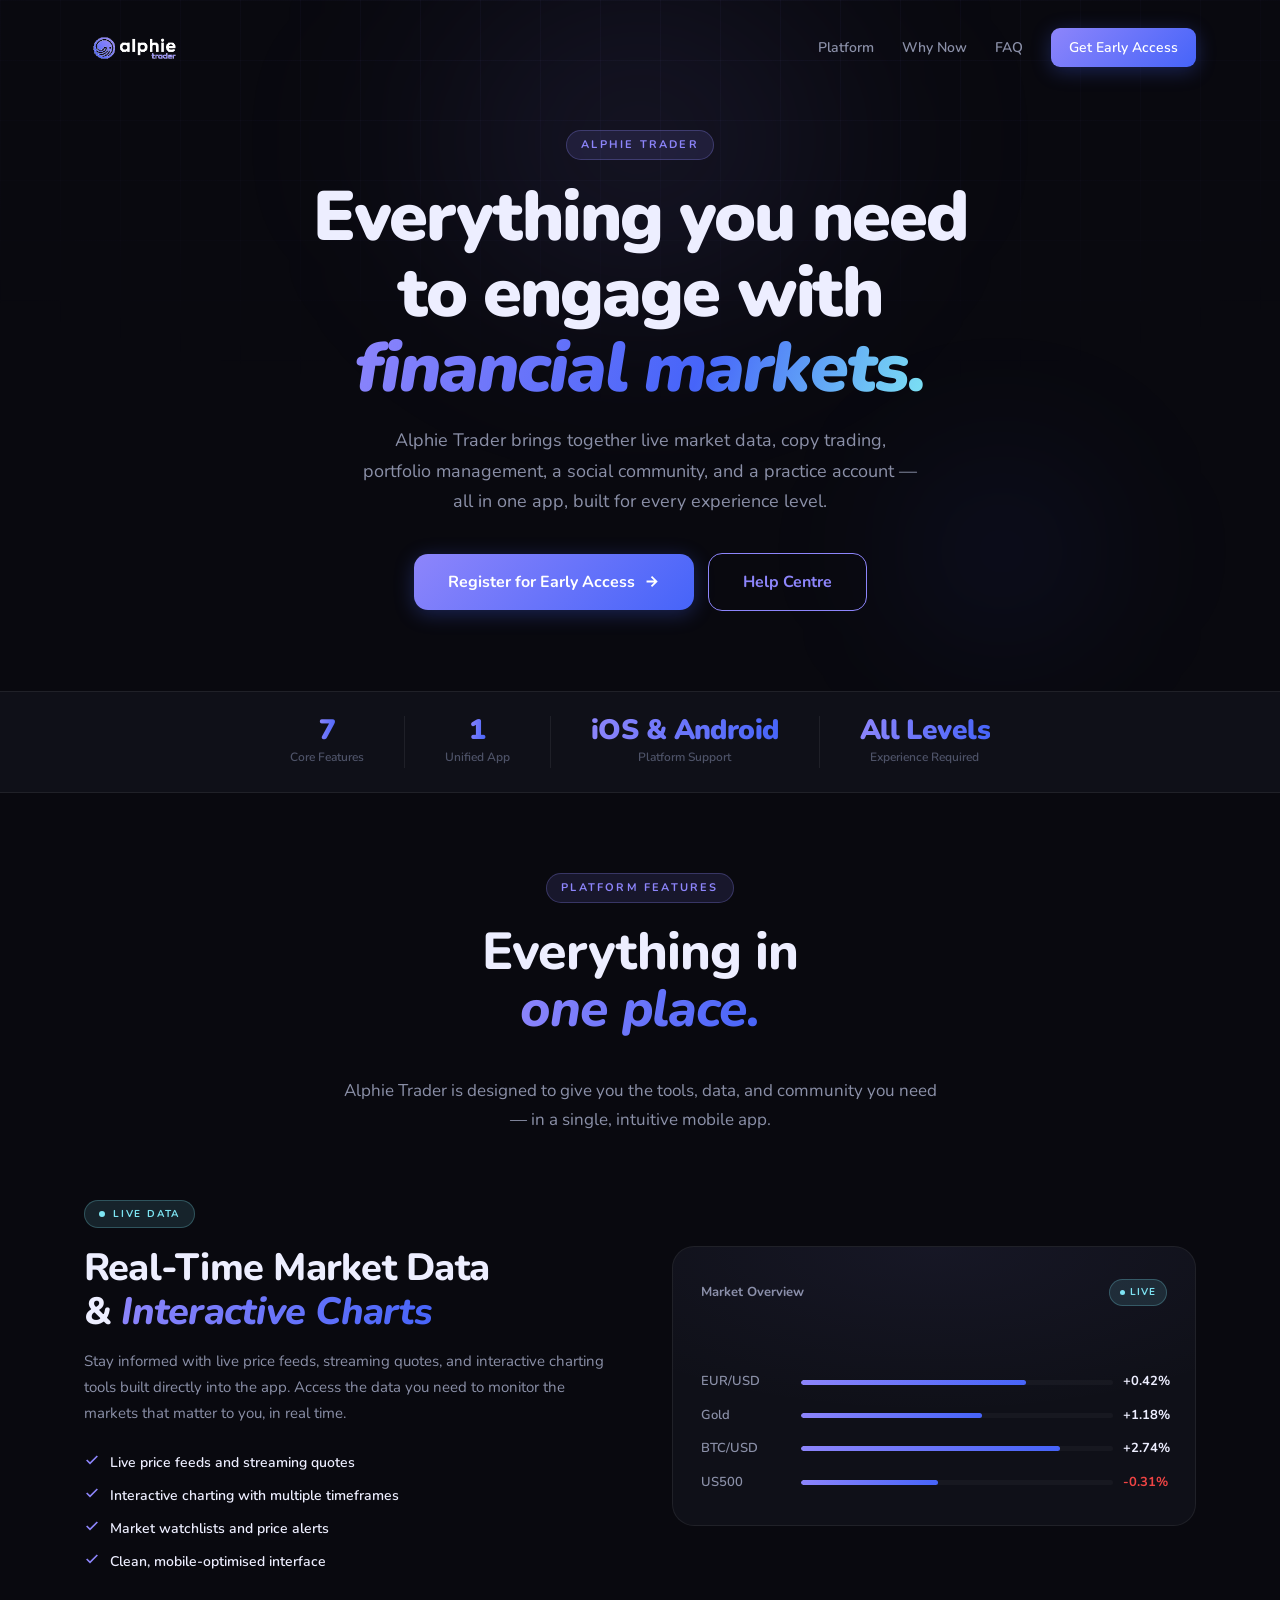
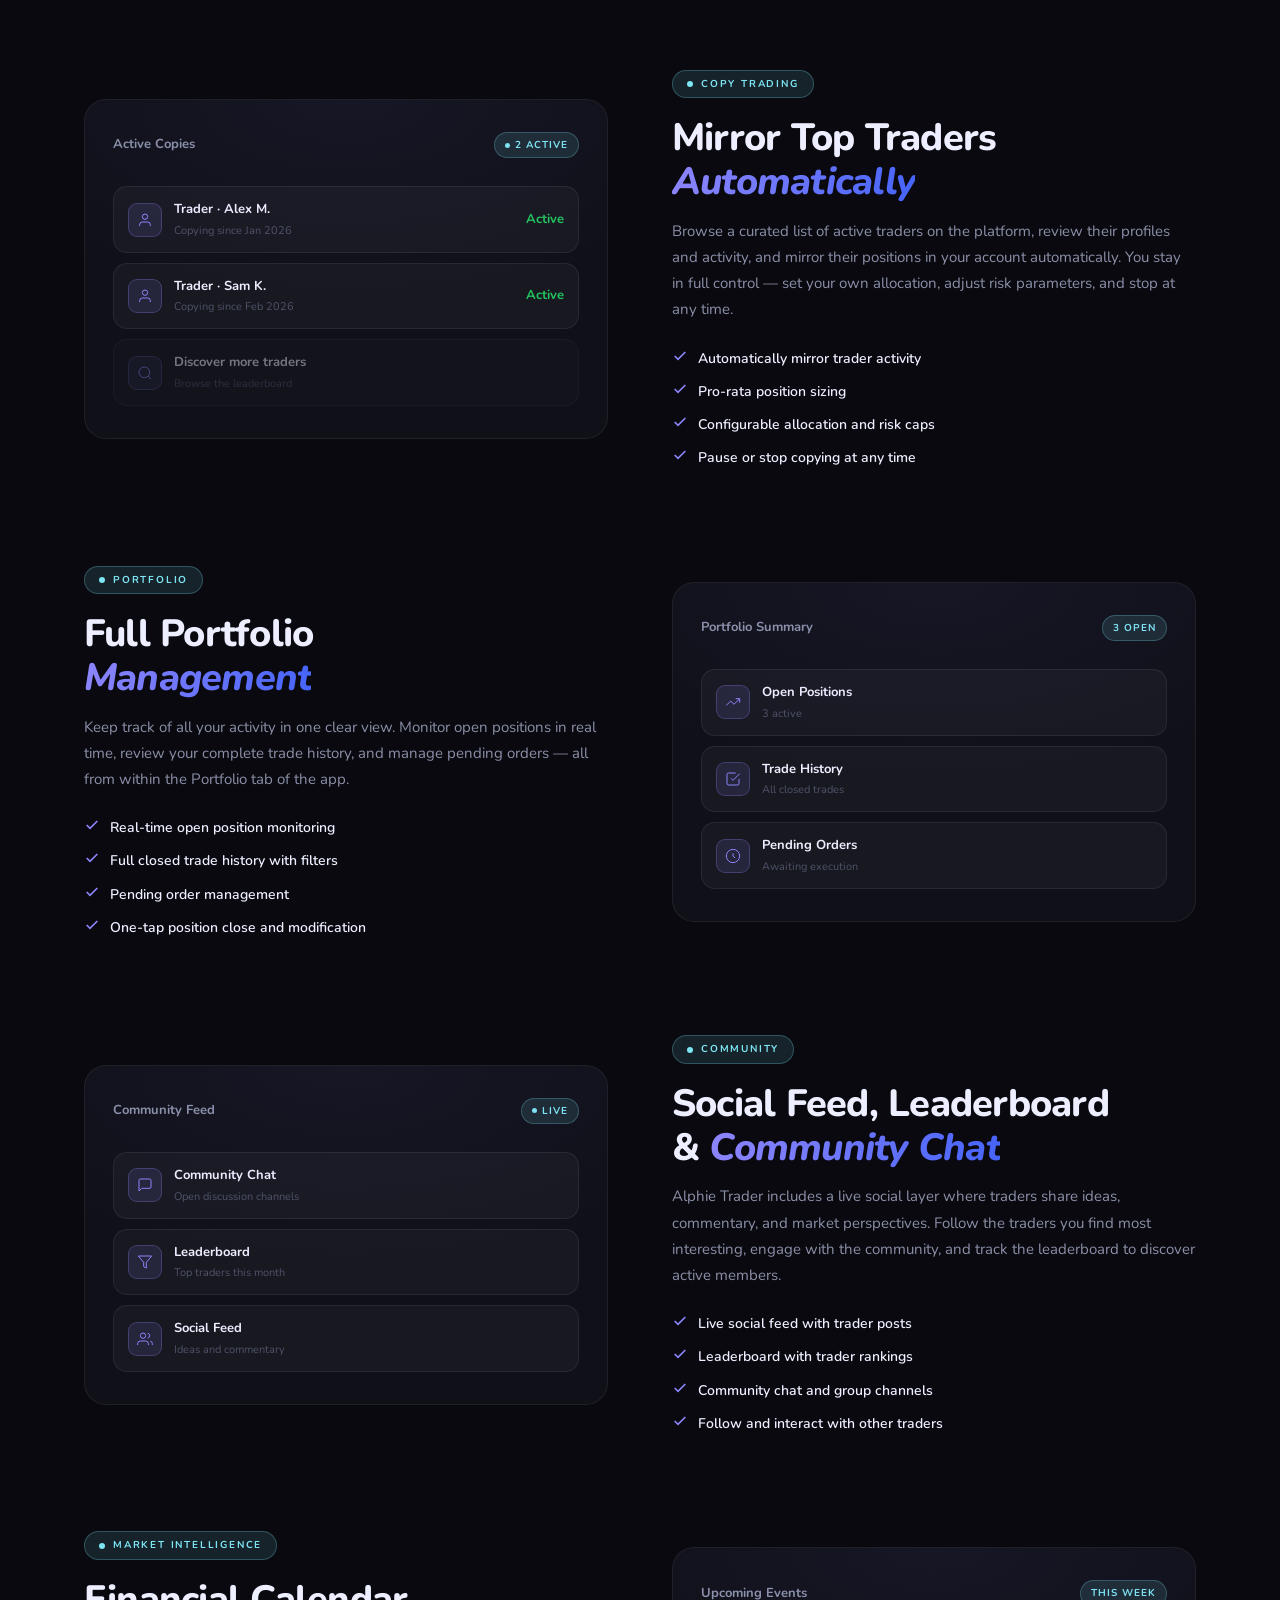
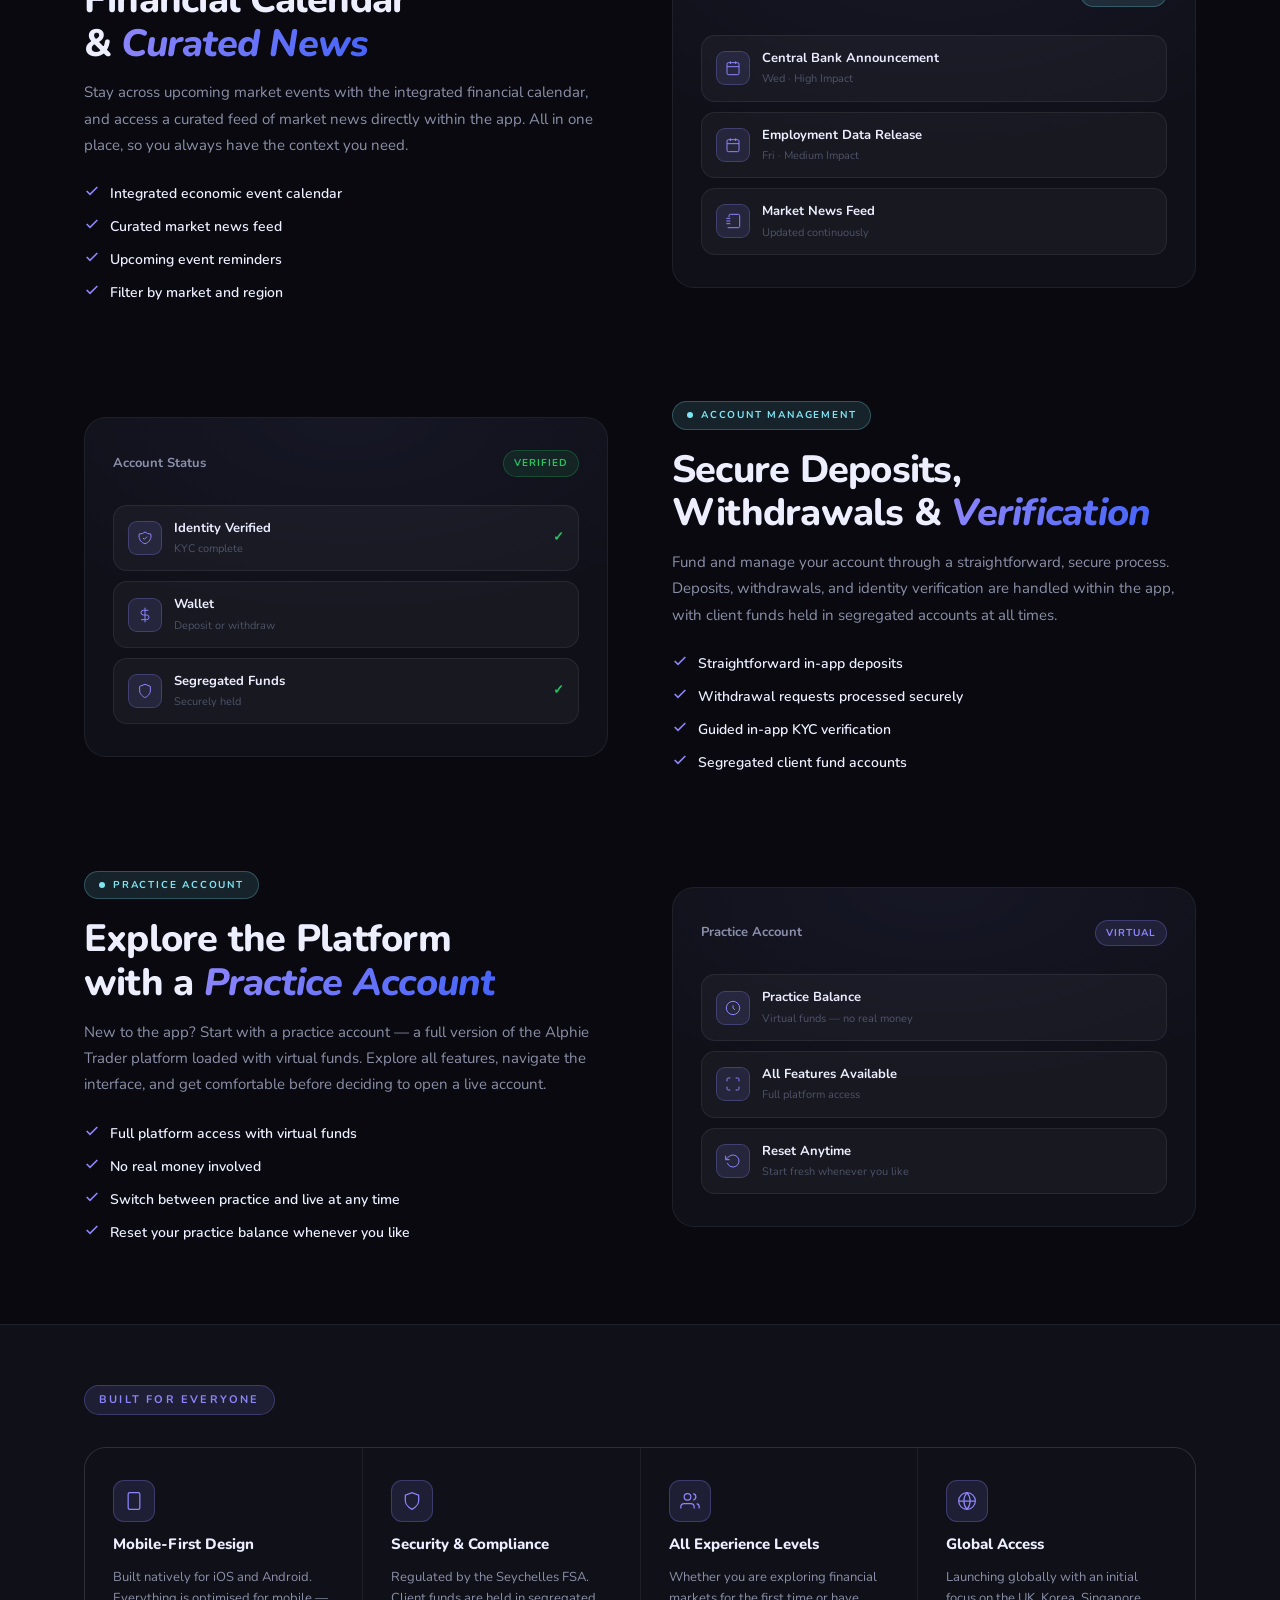
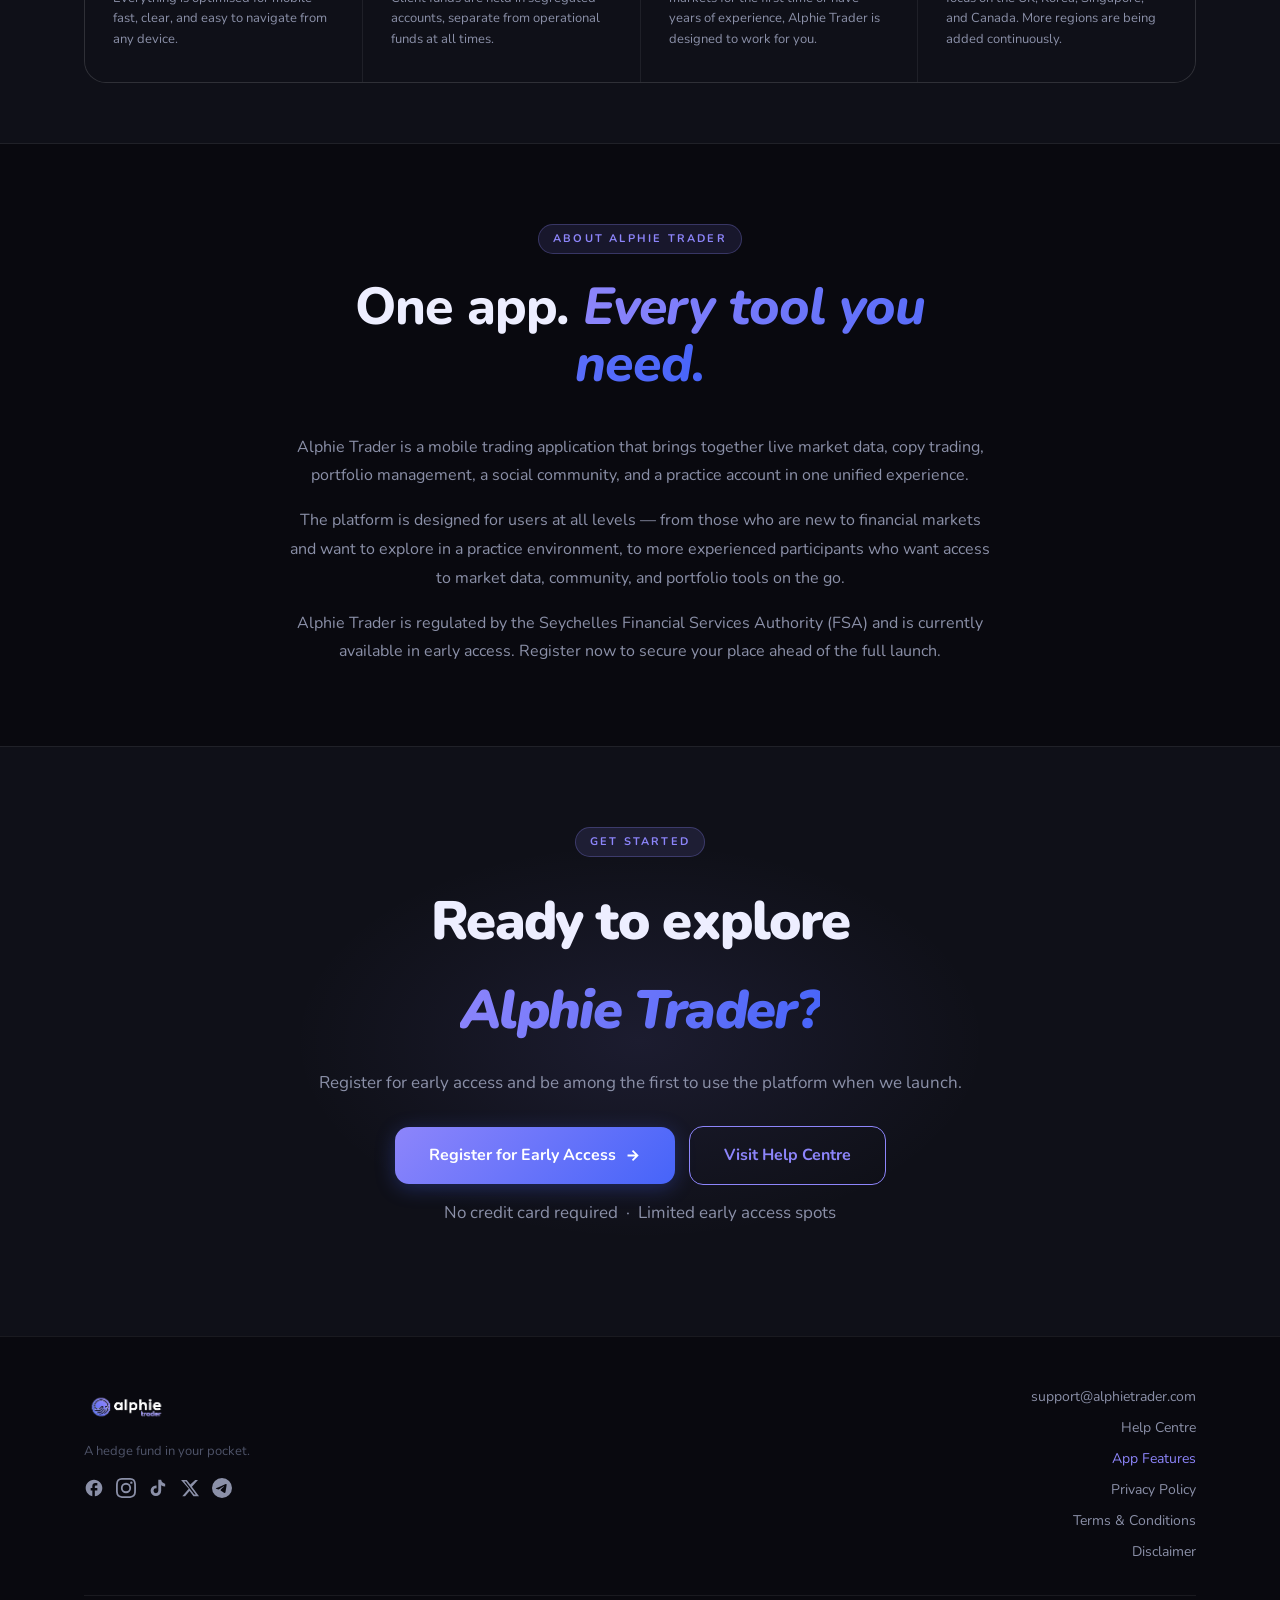
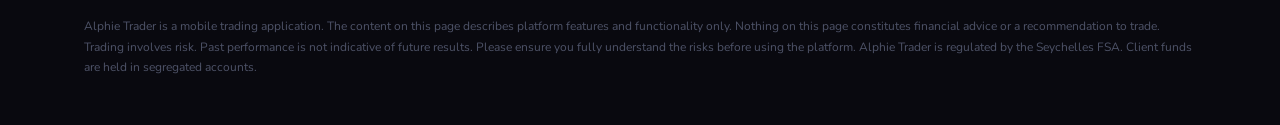
==== marketing.html @ 6ed7063f "Add Help Centre and App Features pages for App Store URLs - Added support.html — Help Centre page wi" ====
<!DOCTYPE html>
<html lang="en">
<head>
  <meta charset="UTF-8" />
  <meta name="viewport" content="width=device-width, initial-scale=1.0" />
  <meta name="description" content="Alphie Trader — live market data, copy trading, portfolio management, social community, and a practice account. One app. Built for every level." />
  <title>App Features — Alphie Trader</title>
  <link rel="preconnect" href="https://fonts.googleapis.com" />
  <link rel="preconnect" href="https://fonts.gstatic.com" crossorigin />
  <link href="https://fonts.googleapis.com/css2?family=Nunito:ital,wght@0,300;0,400;0,600;0,700;0,800;0,900;1,800&display=swap" rel="stylesheet" />
  <link rel="stylesheet" href="styles.css" />
  <style>
    /* ── Marketing Hero ──────────────────────────────────── */
    .mkt-hero {
      padding: 130px 0 80px;
      text-align: center;
      position: relative;
      overflow: hidden;
    }
    .mkt-hero-bg {
      position: absolute; inset: 0;
      background-image:
        linear-gradient(rgba(141,133,251,0.04) 1px, transparent 1px),
        linear-gradient(90deg, rgba(141,133,251,0.04) 1px, transparent 1px);
      background-size: 60px 60px;
      mask-image: radial-gradient(ellipse 80% 60% at 50% 0%, black 20%, transparent 100%);
      -webkit-mask-image: radial-gradient(ellipse 80% 60% at 50% 0%, black 20%, transparent 100%);
    }
    .mkt-orb-1 {
      position: absolute;
      width: 600px; height: 480px;
      background: radial-gradient(ellipse, rgba(141,133,251,0.13), transparent 70%);
      top: -100px; left: 50%; transform: translateX(-50%);
      border-radius: 50%; filter: blur(90px); pointer-events: none;
    }
    .mkt-orb-2 {
      position: absolute;
      width: 300px; height: 280px;
      background: radial-gradient(ellipse, rgba(70,100,249,0.1), transparent 70%);
      bottom: 0; right: 10%;
      border-radius: 50%; filter: blur(70px); pointer-events: none;
    }
    .mkt-hero-inner { position: relative; z-index: 1; }
    .mkt-hero h1 {
      font-size: clamp(38px, 5.5vw, 70px);
      font-weight: 900;
      letter-spacing: -0.03em;
      line-height: 1.08;
      margin-bottom: 18px;
    }
    .mkt-hero h1 em {
      font-style: italic;
      background: linear-gradient(110deg, var(--indigo) 0%, var(--cobalt) 60%, var(--cyan) 100%);
      -webkit-background-clip: text;
      -webkit-text-fill-color: transparent;
      background-clip: text;
    }
    .mkt-hero-sub {
      font-size: 18px;
      color: var(--text-2);
      max-width: 560px;
      margin: 0 auto 36px;
      line-height: 1.7;
    }
    .mkt-hero-actions {
      display: flex;
      align-items: center;
      justify-content: center;
      gap: 14px;
      flex-wrap: wrap;
    }

    /* ── Stat bar ────────────────────────────────────────── */
    .stat-bar {
      background: var(--surface);
      border-top: 1px solid var(--border);
      border-bottom: 1px solid var(--border);
      padding: 24px 0;
    }
    .stat-bar-inner {
      display: flex;
      align-items: center;
      justify-content: center;
      gap: 0;
      flex-wrap: wrap;
    }
    .stat-item {
      display: flex;
      flex-direction: column;
      align-items: center;
      padding: 0 40px;
      border-right: 1px solid var(--border);
    }
    .stat-item:last-child { border-right: none; }
    .stat-num {
      font-size: 28px; font-weight: 900; line-height: 1;
      background: linear-gradient(100deg, var(--indigo), var(--cobalt));
      -webkit-background-clip: text;
      -webkit-text-fill-color: transparent;
      background-clip: text;
      letter-spacing: -0.02em;
    }
    .stat-label { font-size: 12px; color: var(--text-3); font-weight: 600; margin-top: 4px; }

    /* ── Features section ────────────────────────────────── */
    .features-section { padding: 80px 0; }
    .features-intro {
      text-align: center;
      max-width: 640px;
      margin: 0 auto 64px;
    }
    .features-intro .section-lead { margin-left: auto; margin-right: auto; }

    /* Feature rows */
    .feature-row {
      display: grid;
      grid-template-columns: 1fr 1fr;
      gap: 64px;
      align-items: center;
      margin-bottom: 96px;
    }
    .feature-row:last-of-type { margin-bottom: 0; }
    .feature-row.reverse { direction: rtl; }
    .feature-row.reverse > * { direction: ltr; }

    .feature-copy {}
    .feature-tag {
      display: inline-flex; align-items: center; gap: 8px;
      font-size: 10px; font-weight: 700; letter-spacing: 0.18em;
      text-transform: uppercase; color: var(--cyan);
      background: var(--cyan-dim);
      border: 1px solid rgba(125,229,243,0.25);
      padding: 5px 14px; border-radius: 100px;
      margin-bottom: 18px;
    }
    .feature-tag span {
      width: 6px; height: 6px;
      background: var(--cyan); border-radius: 50%;
      flex-shrink: 0;
    }
    .feature-copy h2 {
      font-size: clamp(26px, 3.5vw, 38px);
      font-weight: 800;
      line-height: 1.15;
      letter-spacing: -0.02em;
      margin-bottom: 14px;
      color: var(--text-1);
    }
    .feature-copy h2 em {
      font-style: italic;
      background: linear-gradient(100deg, var(--indigo), var(--cobalt));
      -webkit-background-clip: text;
      -webkit-text-fill-color: transparent;
      background-clip: text;
    }
    .feature-copy p {
      font-size: 15px;
      color: var(--text-2);
      line-height: 1.75;
      margin-bottom: 24px;
    }
    .feature-checklist {
      list-style: none;
      display: flex;
      flex-direction: column;
      gap: 10px;
    }
    .feature-checklist li {
      display: flex;
      align-items: flex-start;
      gap: 10px;
      font-size: 14px;
      font-weight: 600;
      color: var(--text-1);
    }
    .feature-checklist li svg {
      width: 16px; height: 16px;
      stroke: var(--indigo);
      flex-shrink: 0;
      margin-top: 1px;
    }

    /* Feature visual card */
    .feature-visual {
      background: var(--surface);
      border: 1px solid var(--border);
      border-radius: var(--radius-lg);
      padding: 32px 28px;
      position: relative;
      overflow: hidden;
      min-height: 280px;
      display: flex;
      flex-direction: column;
      justify-content: space-between;
    }
    .feature-visual::before {
      content: '';
      position: absolute; inset: 0;
      background: radial-gradient(ellipse 80% 60% at 50% 0%, rgba(141,133,251,0.06), transparent);
      pointer-events: none;
    }
    .feature-visual-top {
      display: flex;
      align-items: center;
      justify-content: space-between;
      margin-bottom: 28px;
    }
    .fv-title { font-size: 13px; font-weight: 700; color: var(--text-2); }
    .fv-badge {
      display: inline-flex; align-items: center; gap: 5px;
      font-size: 10px; font-weight: 700; letter-spacing: 0.1em;
      color: var(--cyan); background: var(--cyan-dim);
      border: 1px solid rgba(125,229,243,0.25);
      padding: 4px 10px; border-radius: 100px;
    }
    .fv-badge .live-dot { width: 5px; height: 5px; }

    /* Mini stat rows */
    .fv-stats { display: flex; flex-direction: column; gap: 12px; }
    .fv-stat-row { display: flex; align-items: center; gap: 10px; }
    .fv-stat-label { font-size: 13px; font-weight: 600; color: var(--text-2); width: 90px; flex-shrink: 0; }
    .fv-bar { flex: 1; height: 5px; background: var(--surface-2); border-radius: 4px; overflow: hidden; }
    .fv-fill { height: 100%; background: linear-gradient(90deg, var(--indigo), var(--cobalt)); border-radius: 4px; }
    .fv-val { font-size: 13px; font-weight: 700; color: var(--text-1); width: 44px; text-align: right; flex-shrink: 0; }

    /* Mini cards inside feature visuals */
    .fv-cards { display: flex; flex-direction: column; gap: 10px; }
    .fv-card {
      background: var(--surface-2);
      border: 1px solid var(--border);
      border-radius: var(--radius);
      padding: 12px 14px;
      display: flex; align-items: center; gap: 12px;
    }
    .fv-card-icon {
      width: 34px; height: 34px;
      background: var(--indigo-dim);
      border: 1px solid var(--border-hi);
      border-radius: 9px;
      display: flex; align-items: center; justify-content: center;
      flex-shrink: 0;
    }
    .fv-card-icon svg { stroke: var(--indigo); width: 16px; height: 16px; }
    .fv-card-text { flex: 1; }
    .fv-card-name { font-size: 13px; font-weight: 700; color: var(--text-1); }
    .fv-card-sub { font-size: 11px; color: var(--text-3); margin-top: 1px; }
    .fv-card-val { font-size: 13px; font-weight: 700; color: var(--text-1); flex-shrink: 0; }
    .fv-card-val.up { color: #22C55E; }

    /* ── Platform highlights strip ───────────────────────── */
    .highlights-strip {
      background: var(--surface);
      border-top: 1px solid var(--border);
      border-bottom: 1px solid var(--border);
      padding: 60px 0;
    }
    .highlights-grid {
      display: grid;
      grid-template-columns: repeat(4, 1fr);
      gap: 1px;
      background: var(--border);
      border: 1px solid var(--border);
      border-radius: var(--radius-lg);
      overflow: hidden;
    }
    .highlight-item {
      background: var(--surface);
      padding: 32px 28px;
      display: flex;
      flex-direction: column;
      gap: 10px;
    }
    .highlight-icon {
      width: 42px; height: 42px;
      background: var(--indigo-dim);
      border: 1px solid var(--border-hi);
      border-radius: 11px;
      display: flex; align-items: center; justify-content: center;
    }
    .highlight-icon svg { stroke: var(--indigo); width: 20px; height: 20px; }
    .highlight-item h3 { font-size: 15px; font-weight: 800; color: var(--text-1); }
    .highlight-item p { font-size: 13px; color: var(--text-2); line-height: 1.6; }

    /* ── About strip ──────────────────────────────────────── */
    .about-strip {
      padding: 80px 0;
      text-align: center;
    }
    .about-inner { max-width: 700px; margin: 0 auto; }
    .about-inner p {
      font-size: 16px; color: var(--text-2); line-height: 1.8;
      margin-bottom: 16px;
    }
    .about-inner p:last-of-type { margin-bottom: 0; }

    /* ── Final CTA strip ──────────────────────────────────── */
    .mkt-cta {
      background: var(--surface);
      border-top: 1px solid var(--border);
      padding: 80px 0;
      text-align: center;
      position: relative;
      overflow: hidden;
    }
    .mkt-cta-glow {
      position: absolute;
      top: 50%; left: 50%; transform: translate(-50%, -50%);
      width: 700px; height: 400px;
      background: radial-gradient(ellipse, rgba(141,133,251,0.1), transparent 70%);
      pointer-events: none;
    }
    .mkt-cta-inner { position: relative; z-index: 1; }
    .mkt-cta h2 {
      font-size: clamp(30px, 4.5vw, 54px);
      font-weight: 900; letter-spacing: -0.03em;
      margin-bottom: 14px;
    }
    .mkt-cta h2 em {
      font-style: italic;
      background: linear-gradient(110deg, var(--indigo), var(--cobalt));
      -webkit-background-clip: text;
      -webkit-text-fill-color: transparent;
      background-clip: text;
    }
    .mkt-cta p { font-size: 17px; color: var(--text-2); margin-bottom: 28px; line-height: 1.7; }
    .mkt-cta-actions {
      display: flex; align-items: center; justify-content: center;
      gap: 14px; flex-wrap: wrap;
    }
    .mkt-cta-micro { font-size: 12px; color: var(--text-3); margin-top: 14px; }

    /* Responsive */
    @media (max-width: 900px) {
      .feature-row { grid-template-columns: 1fr; gap: 36px; }
      .feature-row.reverse { direction: ltr; }
      .highlights-grid { grid-template-columns: repeat(2, 1fr); }
      .stat-item { padding: 0 24px; }
    }
    @media (max-width: 767px) {
      .mkt-hero { padding: 110px 0 60px; }
      .highlights-grid { grid-template-columns: 1fr; }
      .stat-bar-inner { gap: 16px; }
      .stat-item { border-right: none; border-bottom: 1px solid var(--border); padding: 16px 0; width: 100%; }
      .stat-item:last-child { border-bottom: none; }
    }
  </style>
</head>
<body>

  <!-- STICKY HEADER -->
  <header class="site-header" id="site-header">
    <div class="header-inner container">
      <a href="index.html" class="logo-link" aria-label="Alphie Trader Home">
        <img src="logo-white.png" alt="Alphie Trader" class="logo-img" />
        <img src="logo-white.png" alt="Alphie Trader" class="logo-img logo-img-mobile" />
      </a>
      <nav class="header-nav" aria-label="Main navigation">
        <a href="index.html#features">Platform</a>
        <a href="index.html#why">Why Now</a>
        <a href="index.html#faq">FAQ</a>
        <a href="index.html#register" class="btn btn-primary btn-sm">Get Early Access</a>
      </nav>
      <button class="nav-toggle" id="nav-toggle" aria-label="Open menu" aria-expanded="false">
        <span></span><span></span><span></span>
      </button>
    </div>
    <div class="mobile-nav" id="mobile-nav">
      <a href="index.html#features">Platform</a>
      <a href="index.html#why">Why Now</a>
      <a href="index.html#faq">FAQ</a>
      <a href="index.html#register" class="btn btn-primary btn-full">Get Early Access</a>
    </div>
  </header>

  <main>

    <!-- HERO -->
    <section class="mkt-hero">
      <div class="mkt-hero-bg" aria-hidden="true"></div>
      <div class="mkt-orb-1" aria-hidden="true"></div>
      <div class="mkt-orb-2" aria-hidden="true"></div>
      <div class="container mkt-hero-inner">
        <div class="section-label">ALPHIE TRADER</div>
        <h1>Everything you need<br />to engage with<br /><em>financial markets.</em></h1>
        <p class="mkt-hero-sub">Alphie Trader brings together live market data, copy trading, portfolio management, a social community, and a practice account — all in one app, built for every experience level.</p>
        <div class="mkt-hero-actions">
          <a href="index.html#register" class="btn btn-primary btn-lg">
            Register for Early Access
            <svg width="17" height="17" viewBox="0 0 24 24" fill="none" stroke="currentColor" stroke-width="2.5" aria-hidden="true"><path d="M5 12h14M12 5l7 7-7 7"/></svg>
          </a>
          <a href="support.html" class="btn btn-outline-indigo btn-lg">Help Centre</a>
        </div>
      </div>
    </section>

    <!-- STAT BAR -->
    <div class="stat-bar">
      <div class="container stat-bar-inner">
        <div class="stat-item">
          <span class="stat-num">7</span>
          <span class="stat-label">Core Features</span>
        </div>
        <div class="stat-item">
          <span class="stat-num">1</span>
          <span class="stat-label">Unified App</span>
        </div>
        <div class="stat-item">
          <span class="stat-num">iOS &amp; Android</span>
          <span class="stat-label">Platform Support</span>
        </div>
        <div class="stat-item">
          <span class="stat-num">All Levels</span>
          <span class="stat-label">Experience Required</span>
        </div>
      </div>
    </div>

    <!-- FEATURES -->
    <section class="features-section">
      <div class="container">

        <div class="features-intro reveal">
          <div class="section-label">PLATFORM FEATURES</div>
          <h2 class="section-h2">Everything in<br /><em>one place.</em></h2>
          <p class="section-lead">Alphie Trader is designed to give you the tools, data, and community you need — in a single, intuitive mobile app.</p>
        </div>

        <!-- Feature 1: Live Market Data & Charts -->
        <div class="feature-row reveal">
          <div class="feature-copy">
            <div class="feature-tag"><span></span>LIVE DATA</div>
            <h2>Real-Time Market Data<br />&amp; <em>Interactive Charts</em></h2>
            <p>Stay informed with live price feeds, streaming quotes, and interactive charting tools built directly into the app. Access the data you need to monitor the markets that matter to you, in real time.</p>
            <ul class="feature-checklist">
              <li><svg viewBox="0 0 24 24" fill="none" stroke-width="2.5" aria-hidden="true"><polyline points="20 6 9 17 4 12"/></svg> Live price feeds and streaming quotes</li>
              <li><svg viewBox="0 0 24 24" fill="none" stroke-width="2.5" aria-hidden="true"><polyline points="20 6 9 17 4 12"/></svg> Interactive charting with multiple timeframes</li>
              <li><svg viewBox="0 0 24 24" fill="none" stroke-width="2.5" aria-hidden="true"><polyline points="20 6 9 17 4 12"/></svg> Market watchlists and price alerts</li>
              <li><svg viewBox="0 0 24 24" fill="none" stroke-width="2.5" aria-hidden="true"><polyline points="20 6 9 17 4 12"/></svg> Clean, mobile-optimised interface</li>
            </ul>
          </div>
          <div class="feature-visual">
            <div class="feature-visual-top">
              <span class="fv-title">Market Overview</span>
              <span class="fv-badge"><span class="live-dot" style="display:inline-block;width:5px;height:5px;background:var(--cyan);border-radius:50%;animation:blinkDot 1.2s ease-in-out infinite;flex-shrink:0"></span>LIVE</span>
            </div>
            <div class="fv-stats">
              <div class="fv-stat-row">
                <span class="fv-stat-label">EUR/USD</span>
                <div class="fv-bar"><div class="fv-fill" style="width:72%"></div></div>
                <span class="fv-val up">+0.42%</span>
              </div>
              <div class="fv-stat-row">
                <span class="fv-stat-label">Gold</span>
                <div class="fv-bar"><div class="fv-fill" style="width:58%"></div></div>
                <span class="fv-val up">+1.18%</span>
              </div>
              <div class="fv-stat-row">
                <span class="fv-stat-label">BTC/USD</span>
                <div class="fv-bar"><div class="fv-fill" style="width:83%"></div></div>
                <span class="fv-val up">+2.74%</span>
              </div>
              <div class="fv-stat-row">
                <span class="fv-stat-label">US500</span>
                <div class="fv-bar"><div class="fv-fill" style="width:44%"></div></div>
                <span class="fv-val" style="color:#EF4444">-0.31%</span>
              </div>
            </div>
          </div>
        </div>

        <!-- Feature 2: Copy Trading -->
        <div class="feature-row reverse reveal">
          <div class="feature-copy">
            <div class="feature-tag"><span></span>COPY TRADING</div>
            <h2>Mirror Top Traders<br /><em>Automatically</em></h2>
            <p>Browse a curated list of active traders on the platform, review their profiles and activity, and mirror their positions in your account automatically. You stay in full control — set your own allocation, adjust risk parameters, and stop at any time.</p>
            <ul class="feature-checklist">
              <li><svg viewBox="0 0 24 24" fill="none" stroke-width="2.5" aria-hidden="true"><polyline points="20 6 9 17 4 12"/></svg> Automatically mirror trader activity</li>
              <li><svg viewBox="0 0 24 24" fill="none" stroke-width="2.5" aria-hidden="true"><polyline points="20 6 9 17 4 12"/></svg> Pro-rata position sizing</li>
              <li><svg viewBox="0 0 24 24" fill="none" stroke-width="2.5" aria-hidden="true"><polyline points="20 6 9 17 4 12"/></svg> Configurable allocation and risk caps</li>
              <li><svg viewBox="0 0 24 24" fill="none" stroke-width="2.5" aria-hidden="true"><polyline points="20 6 9 17 4 12"/></svg> Pause or stop copying at any time</li>
            </ul>
          </div>
          <div class="feature-visual">
            <div class="feature-visual-top">
              <span class="fv-title">Active Copies</span>
              <span class="fv-badge"><span class="live-dot" style="display:inline-block;width:5px;height:5px;background:var(--cyan);border-radius:50%;animation:blinkDot 1.2s ease-in-out infinite;flex-shrink:0"></span>2 ACTIVE</span>
            </div>
            <div class="fv-cards">
              <div class="fv-card">
                <div class="fv-card-icon"><svg viewBox="0 0 24 24" fill="none" stroke-width="1.5"><path d="M20 21v-2a4 4 0 00-4-4H8a4 4 0 00-4 4v2"/><circle cx="12" cy="7" r="4"/></svg></div>
                <div class="fv-card-text">
                  <div class="fv-card-name">Trader · Alex M.</div>
                  <div class="fv-card-sub">Copying since Jan 2026</div>
                </div>
                <span class="fv-card-val up">Active</span>
              </div>
              <div class="fv-card">
                <div class="fv-card-icon"><svg viewBox="0 0 24 24" fill="none" stroke-width="1.5"><path d="M20 21v-2a4 4 0 00-4-4H8a4 4 0 00-4 4v2"/><circle cx="12" cy="7" r="4"/></svg></div>
                <div class="fv-card-text">
                  <div class="fv-card-name">Trader · Sam K.</div>
                  <div class="fv-card-sub">Copying since Feb 2026</div>
                </div>
                <span class="fv-card-val up">Active</span>
              </div>
              <div class="fv-card" style="opacity:0.45">
                <div class="fv-card-icon"><svg viewBox="0 0 24 24" fill="none" stroke-width="1.5"><circle cx="11" cy="11" r="8"/><path d="M21 21l-4.35-4.35"/></svg></div>
                <div class="fv-card-text">
                  <div class="fv-card-name">Discover more traders</div>
                  <div class="fv-card-sub">Browse the leaderboard</div>
                </div>
              </div>
            </div>
          </div>
        </div>

        <!-- Feature 3: Portfolio Management -->
        <div class="feature-row reveal">
          <div class="feature-copy">
            <div class="feature-tag"><span></span>PORTFOLIO</div>
            <h2>Full Portfolio<br /><em>Management</em></h2>
            <p>Keep track of all your activity in one clear view. Monitor open positions in real time, review your complete trade history, and manage pending orders — all from within the Portfolio tab of the app.</p>
            <ul class="feature-checklist">
              <li><svg viewBox="0 0 24 24" fill="none" stroke-width="2.5" aria-hidden="true"><polyline points="20 6 9 17 4 12"/></svg> Real-time open position monitoring</li>
              <li><svg viewBox="0 0 24 24" fill="none" stroke-width="2.5" aria-hidden="true"><polyline points="20 6 9 17 4 12"/></svg> Full closed trade history with filters</li>
              <li><svg viewBox="0 0 24 24" fill="none" stroke-width="2.5" aria-hidden="true"><polyline points="20 6 9 17 4 12"/></svg> Pending order management</li>
              <li><svg viewBox="0 0 24 24" fill="none" stroke-width="2.5" aria-hidden="true"><polyline points="20 6 9 17 4 12"/></svg> One-tap position close and modification</li>
            </ul>
          </div>
          <div class="feature-visual">
            <div class="feature-visual-top">
              <span class="fv-title">Portfolio Summary</span>
              <span class="fv-badge">3 OPEN</span>
            </div>
            <div class="fv-cards">
              <div class="fv-card">
                <div class="fv-card-icon"><svg viewBox="0 0 24 24" fill="none" stroke-width="1.5"><polyline points="22 7 13.5 15.5 8.5 10.5 2 17"/><polyline points="16 7 22 7 22 13"/></svg></div>
                <div class="fv-card-text">
                  <div class="fv-card-name">Open Positions</div>
                  <div class="fv-card-sub">3 active</div>
                </div>
              </div>
              <div class="fv-card">
                <div class="fv-card-icon"><svg viewBox="0 0 24 24" fill="none" stroke-width="1.5"><polyline points="9 11 12 14 22 4"/><path d="M21 12v7a2 2 0 01-2 2H5a2 2 0 01-2-2V5a2 2 0 012-2h11"/></svg></div>
                <div class="fv-card-text">
                  <div class="fv-card-name">Trade History</div>
                  <div class="fv-card-sub">All closed trades</div>
                </div>
              </div>
              <div class="fv-card">
                <div class="fv-card-icon"><svg viewBox="0 0 24 24" fill="none" stroke-width="1.5"><circle cx="12" cy="12" r="10"/><path d="M12 8v4l3 3"/></svg></div>
                <div class="fv-card-text">
                  <div class="fv-card-name">Pending Orders</div>
                  <div class="fv-card-sub">Awaiting execution</div>
                </div>
              </div>
            </div>
          </div>
        </div>

        <!-- Feature 4: Social Feed & Community -->
        <div class="feature-row reverse reveal">
          <div class="feature-copy">
            <div class="feature-tag"><span></span>COMMUNITY</div>
            <h2>Social Feed, Leaderboard<br />&amp; <em>Community Chat</em></h2>
            <p>Alphie Trader includes a live social layer where traders share ideas, commentary, and market perspectives. Follow the traders you find most interesting, engage with the community, and track the leaderboard to discover active members.</p>
            <ul class="feature-checklist">
              <li><svg viewBox="0 0 24 24" fill="none" stroke-width="2.5" aria-hidden="true"><polyline points="20 6 9 17 4 12"/></svg> Live social feed with trader posts</li>
              <li><svg viewBox="0 0 24 24" fill="none" stroke-width="2.5" aria-hidden="true"><polyline points="20 6 9 17 4 12"/></svg> Leaderboard with trader rankings</li>
              <li><svg viewBox="0 0 24 24" fill="none" stroke-width="2.5" aria-hidden="true"><polyline points="20 6 9 17 4 12"/></svg> Community chat and group channels</li>
              <li><svg viewBox="0 0 24 24" fill="none" stroke-width="2.5" aria-hidden="true"><polyline points="20 6 9 17 4 12"/></svg> Follow and interact with other traders</li>
            </ul>
          </div>
          <div class="feature-visual">
            <div class="feature-visual-top">
              <span class="fv-title">Community Feed</span>
              <span class="fv-badge"><span class="live-dot" style="display:inline-block;width:5px;height:5px;background:var(--cyan);border-radius:50%;animation:blinkDot 1.2s ease-in-out infinite;flex-shrink:0"></span>LIVE</span>
            </div>
            <div class="fv-cards">
              <div class="fv-card">
                <div class="fv-card-icon"><svg viewBox="0 0 24 24" fill="none" stroke-width="1.5"><path d="M21 15a2 2 0 01-2 2H7l-4 4V5a2 2 0 012-2h14a2 2 0 012 2z"/></svg></div>
                <div class="fv-card-text">
                  <div class="fv-card-name">Community Chat</div>
                  <div class="fv-card-sub">Open discussion channels</div>
                </div>
              </div>
              <div class="fv-card">
                <div class="fv-card-icon"><svg viewBox="0 0 24 24" fill="none" stroke-width="1.5"><polyline points="22 3 2 3 10 12.46 10 19 14 21 14 12.46 22 3"/></svg></div>
                <div class="fv-card-text">
                  <div class="fv-card-name">Leaderboard</div>
                  <div class="fv-card-sub">Top traders this month</div>
                </div>
              </div>
              <div class="fv-card">
                <div class="fv-card-icon"><svg viewBox="0 0 24 24" fill="none" stroke-width="1.5"><path d="M17 21v-2a4 4 0 00-4-4H5a4 4 0 00-4 4v2"/><circle cx="9" cy="7" r="4"/><path d="M23 21v-2a4 4 0 00-3-3.87M16 3.13a4 4 0 010 7.75"/></svg></div>
                <div class="fv-card-text">
                  <div class="fv-card-name">Social Feed</div>
                  <div class="fv-card-sub">Ideas and commentary</div>
                </div>
              </div>
            </div>
          </div>
        </div>

        <!-- Feature 5: Financial Calendar & News -->
        <div class="feature-row reveal">
          <div class="feature-copy">
            <div class="feature-tag"><span></span>MARKET INTELLIGENCE</div>
            <h2>Financial Calendar<br />&amp; <em>Curated News</em></h2>
            <p>Stay across upcoming market events with the integrated financial calendar, and access a curated feed of market news directly within the app. All in one place, so you always have the context you need.</p>
            <ul class="feature-checklist">
              <li><svg viewBox="0 0 24 24" fill="none" stroke-width="2.5" aria-hidden="true"><polyline points="20 6 9 17 4 12"/></svg> Integrated economic event calendar</li>
              <li><svg viewBox="0 0 24 24" fill="none" stroke-width="2.5" aria-hidden="true"><polyline points="20 6 9 17 4 12"/></svg> Curated market news feed</li>
              <li><svg viewBox="0 0 24 24" fill="none" stroke-width="2.5" aria-hidden="true"><polyline points="20 6 9 17 4 12"/></svg> Upcoming event reminders</li>
              <li><svg viewBox="0 0 24 24" fill="none" stroke-width="2.5" aria-hidden="true"><polyline points="20 6 9 17 4 12"/></svg> Filter by market and region</li>
            </ul>
          </div>
          <div class="feature-visual">
            <div class="feature-visual-top">
              <span class="fv-title">Upcoming Events</span>
              <span class="fv-badge">THIS WEEK</span>
            </div>
            <div class="fv-cards">
              <div class="fv-card">
                <div class="fv-card-icon"><svg viewBox="0 0 24 24" fill="none" stroke-width="1.5"><rect x="3" y="4" width="18" height="18" rx="2" ry="2"/><line x1="16" y1="2" x2="16" y2="6"/><line x1="8" y1="2" x2="8" y2="6"/><line x1="3" y1="10" x2="21" y2="10"/></svg></div>
                <div class="fv-card-text">
                  <div class="fv-card-name">Central Bank Announcement</div>
                  <div class="fv-card-sub">Wed · High Impact</div>
                </div>
              </div>
              <div class="fv-card">
                <div class="fv-card-icon"><svg viewBox="0 0 24 24" fill="none" stroke-width="1.5"><rect x="3" y="4" width="18" height="18" rx="2" ry="2"/><line x1="16" y1="2" x2="16" y2="6"/><line x1="8" y1="2" x2="8" y2="6"/><line x1="3" y1="10" x2="21" y2="10"/></svg></div>
                <div class="fv-card-text">
                  <div class="fv-card-name">Employment Data Release</div>
                  <div class="fv-card-sub">Fri · Medium Impact</div>
                </div>
              </div>
              <div class="fv-card">
                <div class="fv-card-icon"><svg viewBox="0 0 24 24" fill="none" stroke-width="1.5"><path d="M4 22h16a2 2 0 002-2V4a2 2 0 00-2-2H8a2 2 0 00-2 2v2"/><path d="M2 8h6"/><path d="M2 12h6"/><path d="M2 16h6"/></svg></div>
                <div class="fv-card-text">
                  <div class="fv-card-name">Market News Feed</div>
                  <div class="fv-card-sub">Updated continuously</div>
                </div>
              </div>
            </div>
          </div>
        </div>

        <!-- Feature 6: Secure Deposits, Withdrawals & KYC -->
        <div class="feature-row reverse reveal">
          <div class="feature-copy">
            <div class="feature-tag"><span></span>ACCOUNT MANAGEMENT</div>
            <h2>Secure Deposits,<br />Withdrawals &amp; <em>Verification</em></h2>
            <p>Fund and manage your account through a straightforward, secure process. Deposits, withdrawals, and identity verification are handled within the app, with client funds held in segregated accounts at all times.</p>
            <ul class="feature-checklist">
              <li><svg viewBox="0 0 24 24" fill="none" stroke-width="2.5" aria-hidden="true"><polyline points="20 6 9 17 4 12"/></svg> Straightforward in-app deposits</li>
              <li><svg viewBox="0 0 24 24" fill="none" stroke-width="2.5" aria-hidden="true"><polyline points="20 6 9 17 4 12"/></svg> Withdrawal requests processed securely</li>
              <li><svg viewBox="0 0 24 24" fill="none" stroke-width="2.5" aria-hidden="true"><polyline points="20 6 9 17 4 12"/></svg> Guided in-app KYC verification</li>
              <li><svg viewBox="0 0 24 24" fill="none" stroke-width="2.5" aria-hidden="true"><polyline points="20 6 9 17 4 12"/></svg> Segregated client fund accounts</li>
            </ul>
          </div>
          <div class="feature-visual">
            <div class="feature-visual-top">
              <span class="fv-title">Account Status</span>
              <span class="fv-badge" style="color:#22C55E;background:rgba(34,197,94,0.1);border-color:rgba(34,197,94,0.25)">VERIFIED</span>
            </div>
            <div class="fv-cards">
              <div class="fv-card">
                <div class="fv-card-icon"><svg viewBox="0 0 24 24" fill="none" stroke-width="1.5"><path d="M9 12l2 2 4-4m5.618-4.016A11.955 11.955 0 0112 2.944a11.955 11.955 0 01-8.618 3.04A12.02 12.02 0 003 9c0 5.591 3.824 10.29 9 11.622 5.176-1.332 9-6.03 9-11.622 0-1.042-.133-2.052-.382-3.016z"/></svg></div>
                <div class="fv-card-text">
                  <div class="fv-card-name">Identity Verified</div>
                  <div class="fv-card-sub">KYC complete</div>
                </div>
                <span class="fv-card-val up">✓</span>
              </div>
              <div class="fv-card">
                <div class="fv-card-icon"><svg viewBox="0 0 24 24" fill="none" stroke-width="1.5"><line x1="12" y1="1" x2="12" y2="23"/><path d="M17 5H9.5a3.5 3.5 0 000 7h5a3.5 3.5 0 010 7H6"/></svg></div>
                <div class="fv-card-text">
                  <div class="fv-card-name">Wallet</div>
                  <div class="fv-card-sub">Deposit or withdraw</div>
                </div>
              </div>
              <div class="fv-card">
                <div class="fv-card-icon"><svg viewBox="0 0 24 24" fill="none" stroke-width="1.5"><path d="M12 22s8-4 8-10V5l-8-3-8 3v7c0 6 8 10 8 10z"/></svg></div>
                <div class="fv-card-text">
                  <div class="fv-card-name">Segregated Funds</div>
                  <div class="fv-card-sub">Securely held</div>
                </div>
                <span class="fv-card-val up">✓</span>
              </div>
            </div>
          </div>
        </div>

        <!-- Feature 7: Practice Account -->
        <div class="feature-row reveal">
          <div class="feature-copy">
            <div class="feature-tag"><span></span>PRACTICE ACCOUNT</div>
            <h2>Explore the Platform<br />with a <em>Practice Account</em></h2>
            <p>New to the app? Start with a practice account — a full version of the Alphie Trader platform loaded with virtual funds. Explore all features, navigate the interface, and get comfortable before deciding to open a live account.</p>
            <ul class="feature-checklist">
              <li><svg viewBox="0 0 24 24" fill="none" stroke-width="2.5" aria-hidden="true"><polyline points="20 6 9 17 4 12"/></svg> Full platform access with virtual funds</li>
              <li><svg viewBox="0 0 24 24" fill="none" stroke-width="2.5" aria-hidden="true"><polyline points="20 6 9 17 4 12"/></svg> No real money involved</li>
              <li><svg viewBox="0 0 24 24" fill="none" stroke-width="2.5" aria-hidden="true"><polyline points="20 6 9 17 4 12"/></svg> Switch between practice and live at any time</li>
              <li><svg viewBox="0 0 24 24" fill="none" stroke-width="2.5" aria-hidden="true"><polyline points="20 6 9 17 4 12"/></svg> Reset your practice balance whenever you like</li>
            </ul>
          </div>
          <div class="feature-visual">
            <div class="feature-visual-top">
              <span class="fv-title">Practice Account</span>
              <span class="fv-badge" style="color:var(--indigo);background:var(--indigo-dim);border-color:var(--border-hi)">VIRTUAL</span>
            </div>
            <div class="fv-cards">
              <div class="fv-card">
                <div class="fv-card-icon"><svg viewBox="0 0 24 24" fill="none" stroke-width="1.5"><circle cx="12" cy="12" r="10"/><path d="M12 8v4l3 3"/></svg></div>
                <div class="fv-card-text">
                  <div class="fv-card-name">Practice Balance</div>
                  <div class="fv-card-sub">Virtual funds — no real money</div>
                </div>
              </div>
              <div class="fv-card">
                <div class="fv-card-icon"><svg viewBox="0 0 24 24" fill="none" stroke-width="1.5"><path d="M8 3H5a2 2 0 00-2 2v3m18 0V5a2 2 0 00-2-2h-3m0 18h3a2 2 0 002-2v-3M3 16v3a2 2 0 002 2h3"/></svg></div>
                <div class="fv-card-text">
                  <div class="fv-card-name">All Features Available</div>
                  <div class="fv-card-sub">Full platform access</div>
                </div>
              </div>
              <div class="fv-card">
                <div class="fv-card-icon"><svg viewBox="0 0 24 24" fill="none" stroke-width="1.5"><polyline points="1 4 1 10 7 10"/><path d="M3.51 15a9 9 0 102.13-9.36L1 10"/></svg></div>
                <div class="fv-card-text">
                  <div class="fv-card-name">Reset Anytime</div>
                  <div class="fv-card-sub">Start fresh whenever you like</div>
                </div>
              </div>
            </div>
          </div>
        </div>

      </div>
    </section>

    <!-- PLATFORM HIGHLIGHTS -->
    <div class="highlights-strip">
      <div class="container">
        <div class="section-label reveal" style="margin-bottom:32px">BUILT FOR EVERYONE</div>
        <div class="highlights-grid reveal delay-1">

          <div class="highlight-item">
            <div class="highlight-icon">
              <svg viewBox="0 0 24 24" fill="none" stroke-width="1.5" aria-hidden="true"><rect x="5" y="2" width="14" height="20" rx="2" ry="2"/><line x1="12" y1="18" x2="12.01" y2="18"/></svg>
            </div>
            <h3>Mobile-First Design</h3>
            <p>Built natively for iOS and Android. Everything is optimised for mobile — fast, clear, and easy to navigate from any device.</p>
          </div>

          <div class="highlight-item">
            <div class="highlight-icon">
              <svg viewBox="0 0 24 24" fill="none" stroke-width="1.5" aria-hidden="true"><path d="M12 22s8-4 8-10V5l-8-3-8 3v7c0 6 8 10 8 10z"/></svg>
            </div>
            <h3>Security &amp; Compliance</h3>
            <p>Regulated by the Seychelles FSA. Client funds are held in segregated accounts, separate from operational funds at all times.</p>
          </div>

          <div class="highlight-item">
            <div class="highlight-icon">
              <svg viewBox="0 0 24 24" fill="none" stroke-width="1.5" aria-hidden="true"><path d="M17 21v-2a4 4 0 00-4-4H5a4 4 0 00-4 4v2"/><circle cx="9" cy="7" r="4"/><path d="M23 21v-2a4 4 0 00-3-3.87M16 3.13a4 4 0 010 7.75"/></svg>
            </div>
            <h3>All Experience Levels</h3>
            <p>Whether you are exploring financial markets for the first time or have years of experience, Alphie Trader is designed to work for you.</p>
          </div>

          <div class="highlight-item">
            <div class="highlight-icon">
              <svg viewBox="0 0 24 24" fill="none" stroke-width="1.5" aria-hidden="true"><circle cx="12" cy="12" r="10"/><line x1="2" y1="12" x2="22" y2="12"/><path d="M12 2a15.3 15.3 0 010 20M12 2a15.3 15.3 0 000 20"/></svg>
            </div>
            <h3>Global Access</h3>
            <p>Launching globally with an initial focus on the UK, Korea, Singapore, and Canada. More regions are being added continuously.</p>
          </div>

        </div>
      </div>
    </div>

    <!-- ABOUT -->
    <section class="about-strip">
      <div class="container">
        <div class="about-inner reveal">
          <div class="section-label" style="margin-bottom:24px">ABOUT ALPHIE TRADER</div>
          <h2 class="section-h2">One app. <em>Every tool you need.</em></h2>
          <p>Alphie Trader is a mobile trading application that brings together live market data, copy trading, portfolio management, a social community, and a practice account in one unified experience.</p>
          <p>The platform is designed for users at all levels — from those who are new to financial markets and want to explore in a practice environment, to more experienced participants who want access to market data, community, and portfolio tools on the go.</p>
          <p>Alphie Trader is regulated by the Seychelles Financial Services Authority (FSA) and is currently available in early access. Register now to secure your place ahead of the full launch.</p>
        </div>
      </div>
    </section>

    <!-- CTA -->
    <section class="mkt-cta">
      <div class="mkt-cta-glow" aria-hidden="true"></div>
      <div class="container mkt-cta-inner">
        <div class="section-label" style="margin-bottom:20px">GET STARTED</div>
        <h2>Ready to explore<br /><em>Alphie Trader?</em></h2>
        <p>Register for early access and be among the first to use the platform when we launch.</p>
        <div class="mkt-cta-actions">
          <a href="index.html#register" class="btn btn-primary btn-lg">
            Register for Early Access
            <svg width="17" height="17" viewBox="0 0 24 24" fill="none" stroke="currentColor" stroke-width="2.5" aria-hidden="true"><path d="M5 12h14M12 5l7 7-7 7"/></svg>
          </a>
          <a href="support.html" class="btn btn-outline-indigo btn-lg">Visit Help Centre</a>
        </div>
        <p class="mkt-cta-micro">No credit card required &nbsp;·&nbsp; Limited early access spots</p>
      </div>
    </section>

  </main>

  <!-- FOOTER -->
  <footer class="site-footer">
    <div class="container footer-inner">
      <div class="footer-top">
        <div class="footer-brand">
          <img src="logo-white.png" alt="Alphie Trader" class="footer-logo" />
          <p>A hedge fund in your pocket.</p>
          <div class="social-links" aria-label="Social media">
            <a href="https://www.facebook.com/people/alphie-trader/61585912577670/" target="_blank" rel="noopener noreferrer" aria-label="Facebook"><svg width="20" height="20" viewBox="0 0 24 24" fill="currentColor"><path d="M22 12c0-5.52-4.48-10-10-10S2 6.48 2 12c0 4.84 3.44 8.87 8 9.8V15H8v-3h2V9.5C10 7.57 11.57 6 13.5 6H16v3h-2c-.55 0-1 .45-1 1v2h3v3h-3v6.95C18.05 21.45 22 17.19 22 12z"/></svg></a>
            <a href="https://www.instagram.com/alphietrader/" target="_blank" rel="noopener noreferrer" aria-label="Instagram"><svg width="20" height="20" viewBox="0 0 24 24" fill="currentColor"><path d="M12 2.163c3.204 0 3.584.012 4.85.07 3.252.148 4.771 1.691 4.919 4.919.058 1.265.069 1.645.069 4.849 0 3.205-.012 3.584-.069 4.849-.149 3.225-1.664 4.771-4.919 4.919-1.266.058-1.644.07-4.85.07-3.204 0-3.584-.012-4.849-.07-3.26-.149-4.771-1.699-4.919-4.92-.058-1.265-.07-1.644-.07-4.849 0-3.204.013-3.583.07-4.849.149-3.227 1.664-4.771 4.919-4.919 1.266-.057 1.645-.069 4.849-.069zM12 0C8.741 0 8.333.014 7.053.072 2.695.272.273 2.69.073 7.052.014 8.333 0 8.741 0 12c0 3.259.014 3.668.072 4.948.2 4.358 2.618 6.78 6.98 6.98C8.333 23.986 8.741 24 12 24c3.259 0 3.668-.014 4.948-.072 4.354-.2 6.782-2.618 6.979-6.98.059-1.28.073-1.689.073-4.948 0-3.259-.014-3.667-.072-4.947-.196-4.354-2.617-6.78-6.979-6.98C15.668.014 15.259 0 12 0zm0 5.838a6.162 6.162 0 100 12.324 6.162 6.162 0 000-12.324zM12 16a4 4 0 110-8 4 4 0 010 8zm6.406-11.845a1.44 1.44 0 100 2.881 1.44 1.44 0 000-2.881z"/></svg></a>
            <a href="https://www.tiktok.com/@alphietrader" target="_blank" rel="noopener noreferrer" aria-label="TikTok"><svg width="20" height="20" viewBox="0 0 24 24" fill="currentColor"><path d="M19.59 6.69a4.83 4.83 0 01-3.77-4.25V2h-3.45v13.67a2.89 2.89 0 01-2.88 2.5 2.89 2.89 0 01-2.89-2.89 2.89 2.89 0 012.89-2.89c.28 0 .54.04.79.1V9.01a6.33 6.33 0 00-.79-.05 6.34 6.34 0 00-6.34 6.34 6.34 6.34 0 006.34 6.34 6.34 6.34 0 006.33-6.34V8.69a8.18 8.18 0 004.78 1.52V6.76a4.85 4.85 0 01-1.01-.07z"/></svg></a>
            <a href="https://x.com/alphietrader" target="_blank" rel="noopener noreferrer" aria-label="X (Twitter)"><svg width="20" height="20" viewBox="0 0 24 24" fill="currentColor"><path d="M18.244 2.25h3.308l-7.227 8.26 8.502 11.24H16.17l-4.714-6.231-5.401 6.231H2.746l7.73-8.835L1.254 2.25H8.08l4.259 5.631 5.905-5.631zm-1.161 17.52h1.833L7.084 4.126H5.117z"/></svg></a>
            <a href="https://t.me/+2_tGLDRtS7NiMDI1" target="_blank" rel="noopener noreferrer" aria-label="Telegram"><svg xmlns="http://www.w3.org/2000/svg" width="20" height="20" viewBox="0 0 24 24" fill="currentColor"><path d="M11.944 0A12 12 0 000 12a12 12 0 0012 12 12 12 0 0012-12A12 12 0 0012 0a12 12 0 00-.056 0zm4.962 7.224c.1-.002.321.023.465.14a.506.506 0 01.171.325c.016.093.036.306.02.472-.18 1.898-.962 6.502-1.36 8.627-.168.9-.499 1.201-.82 1.23-.696.065-1.225-.46-1.9-.902-1.056-.693-1.653-1.124-2.678-1.8-1.185-.78-.417-1.21.258-1.91.177-.184 3.247-2.977 3.307-3.23.007-.032.014-.15-.056-.212s-.174-.041-.249-.024c-.106.024-1.793 1.14-5.061 3.345-.48.33-.913.49-1.302.48-.428-.008-1.252-.241-1.865-.44-.752-.245-1.349-.374-1.297-.789.027-.216.325-.437.893-.663 3.498-1.524 5.83-2.529 6.998-3.014 3.332-1.386 4.025-1.627 4.476-1.635z"/></svg></a>
          </div>
        </div>
        <div class="footer-links">
          <a href="mailto:support@alphietrader.com">support@alphietrader.com</a>
          <a href="support.html">Help Centre</a>
          <a href="marketing.html" style="color:var(--indigo)">App Features</a>
          <a href="#">Privacy Policy</a>
          <a href="#">Terms &amp; Conditions</a>
          <a href="#">Disclaimer</a>
        </div>
      </div>
      <div class="footer-legal">
        <p>Alphie Trader is a mobile trading application. The content on this page describes platform features and functionality only. Nothing on this page constitutes financial advice or a recommendation to trade. Trading involves risk. Past performance is not indicative of future results. Please ensure you fully understand the risks before using the platform. Alphie Trader is regulated by the Seychelles FSA. Client funds are held in segregated accounts.</p>
      </div>
    </div>
  </footer>

  <script src="script.js"></script>
</body>
</html>
---- styles.css ----
/* ============================================================
   ALPHIE TRADER — STYLES.CSS
   Brand colors: Alpha Indigo #8D85FB · Royal Cobalt #4664F9
                 Aqua Cyan #7DE5F3 · Carbon Black #000000
                 Alabaster #F6F6F6
   Font: Nunito (Axiforma substitute — geometric rounded sans)
   Theme: Deep navy-black · indigo glow · minimal premium
============================================================ */

/* ── Variables ─────────────────────────────────────────── */
:root {
  /* Brand colors */
  --indigo:      #8D85FB;
  --indigo-dim:  rgba(141,133,251,0.12);
  --indigo-glow: rgba(141,133,251,0.22);
  --cobalt:      #4664F9;
  --cobalt-dim:  rgba(70,100,249,0.15);
  --cyan:        #7DE5F3;
  --cyan-dim:    rgba(125,229,243,0.12);
  --white:       #F6F6F6;
  --black:       #000000;

  /* Surface scale */
  --bg:          #09090F;
  --surface:     #0F1018;
  --surface-2:   #171820;
  --border:      rgba(255,255,255,0.07);
  --border-hi:   rgba(141,133,251,0.28);

  /* Text */
  --text-1:      #EDEEFF;
  --text-2:      #8B90A8;
  --text-3:      #4E5368;

  /* Typography */
  --font:        'Nunito', sans-serif;

  /* Spacing / sizing */
  --header-h:    110px;
  --section-gap: 48px;
  --radius:      14px;
  --radius-sm:   9px;
  --radius-lg:   22px;

  /* Shadows */
  --shadow:      0 8px 40px rgba(0,0,0,0.55);
  --glow-indigo: 0 0 60px rgba(141,133,251,0.2);
  --glow-cobalt: 0 8px 32px rgba(70,100,249,0.35);

  --ease: cubic-bezier(0.22,1,0.36,1);
  --tr:   0.3s var(--ease);
}

/* ── Reset ─────────────────────────────────────────────── */
*,*::before,*::after { box-sizing: border-box; margin: 0; padding: 0; }
html { scroll-behavior: smooth; -webkit-text-size-adjust: 100%; }
body {
  background: var(--bg);
  color: var(--text-1);
  font-family: var(--font);
  font-size: 16px;
  line-height: 1.65;
  overflow-x: hidden;
  -webkit-font-smoothing: antialiased;
}
img { max-width: 100%; display: block; }
a { color: inherit; text-decoration: none; }
button { cursor: pointer; border: none; background: none; font-family: inherit; }
details { list-style: none; }
summary::-webkit-details-marker { display: none; }
input { font-family: inherit; }

/* ── Container ─────────────────────────────────────────── */
.container { width: 100%; max-width: 1160px; margin: 0 auto; padding: 0 24px; }

/* ── Reveal animations ─────────────────────────────────── */
/* Fallback animation ensures content is ALWAYS visible after 1.5 s,
   even if the IntersectionObserver misfires in a hosted environment. */
.reveal {
  opacity: 0;
  transform: translateY(24px);
  transition: opacity 0.65s ease, transform 0.65s ease;
  animation: revealFallback 0s 1.5s forwards;
}
.reveal.in-view {
  opacity: 1 !important;
  transform: translateY(0) !important;
  animation: none;
}
@keyframes revealFallback {
  to { opacity: 1; transform: translateY(0); }
}
.delay-1 { transition-delay: 0.1s; }
.delay-2 { transition-delay: 0.2s; }
.delay-3 { transition-delay: 0.3s; }
.delay-4 { transition-delay: 0.4s; }

/* ── Section labels ────────────────────────────────────── */
.section-label {
  display: inline-block;
  font-size: 11px;
  font-weight: 700;
  letter-spacing: 0.2em;
  text-transform: uppercase;
  color: var(--indigo);
  background: var(--indigo-dim);
  border: 1px solid var(--border-hi);
  padding: 5px 14px;
  border-radius: 100px;
  margin-bottom: 20px;
}

.section-h2 {
  font-size: clamp(30px, 4.5vw, 52px);
  font-weight: 800;
  line-height: 1.1;
  letter-spacing: -0.02em;
  margin-bottom: 40px;
  color: var(--text-1);
}
.section-h2 em {
  font-style: italic;
  background: linear-gradient(100deg, var(--indigo), var(--cobalt));
  -webkit-background-clip: text;
  -webkit-text-fill-color: transparent;
  background-clip: text;
}

.section-lead {
  font-size: 17px;
  color: var(--text-2);
  max-width: 600px;
  margin-bottom: 60px;
  line-height: 1.7;
}

/* ── Buttons ───────────────────────────────────────────── */
.btn {
  display: inline-flex;
  align-items: center;
  gap: 8px;
  font-family: var(--font);
  font-weight: 700;
  font-size: 15px;
  padding: 12px 24px;
  border-radius: var(--radius);
  transition: var(--tr);
  white-space: nowrap;
  position: relative;
  cursor: pointer;
}

.btn-primary {
  background: linear-gradient(135deg, var(--indigo) 0%, var(--cobalt) 100%);
  color: #fff;
  box-shadow: 0 4px 20px rgba(70,100,249,0.3);
}
.btn-primary:hover { transform: translateY(-2px); box-shadow: var(--glow-cobalt); }

.btn-cyan {
  background: var(--cyan);
  color: #09090F;
  font-weight: 800;
}
.btn-cyan:hover { transform: translateY(-2px); box-shadow: 0 8px 28px rgba(125,229,243,0.35); }

.btn-outline-indigo {
  background: transparent;
  color: var(--indigo);
  border: 1.5px solid var(--indigo);
}
.btn-outline-indigo:hover { background: var(--indigo-dim); transform: translateY(-2px); }

.btn-lg  { font-size: 16px; padding: 15px 34px; border-radius: var(--radius); }
.btn-sm  { font-size: 13px; padding: 8px 18px; border-radius: var(--radius-sm); }
.btn-full { width: 100%; justify-content: center; }

/* Pulse ring on primary CTA */
.pulse-btn::before {
  content: '';
  position: absolute;
  inset: -4px;
  border-radius: inherit;
  border: 2px solid var(--cobalt);
  animation: pulseRing 2.4s ease-out infinite;
  pointer-events: none;
}
@keyframes pulseRing {
  0%   { opacity: 0.6; transform: scale(1); }
  100% { opacity: 0;   transform: scale(1.2); }
}

/* ── Eyebrow tag ───────────────────────────────────────── */
.eyebrow-tag {
  display: inline-flex;
  align-items: center;
  gap: 9px;
  font-size: 11px;
  font-weight: 700;
  letter-spacing: 0.18em;
  text-transform: uppercase;
  color: var(--text-2);
  border: 1px solid var(--border);
  background: var(--surface);
  padding: 7px 16px;
  border-radius: 100px;
  margin-bottom: 28px;
}
.eyebrow-dot {
  width: 7px; height: 7px;
  border-radius: 50%;
  background: var(--cyan);
  flex-shrink: 0;
  animation: blinkDot 1.4s ease-in-out infinite;
}
@keyframes blinkDot { 0%,100%{opacity:1} 50%{opacity:0.2} }

/* ── Live badge dot ────────────────────────────────────── */
.live-dot {
  display: inline-block;
  width: 7px; height: 7px;
  background: var(--cyan);
  border-radius: 50%;
  flex-shrink: 0;
  animation: blinkDot 1.2s ease-in-out infinite;
}

/* ================================================================
   HEADER
================================================================ */
.site-header {
  position: fixed;
  top: 0; left: 0; right: 0;
  z-index: 1000;
  min-height: var(--header-h);
  background: transparent;
  border-bottom: 1px solid transparent;
  transition: background 0.4s ease, border-color 0.4s ease;
}
.site-header.scrolled {
  background: rgba(9,9,15,0.92);
  border-bottom-color: var(--border);
  backdrop-filter: blur(18px);
  -webkit-backdrop-filter: blur(18px);
}
.header-inner {
  height: 100%;
  display: flex;
  align-items: center;
  justify-content: space-between;
  gap: 24px;
}
.logo-img { width: auto; display: block; }

.header-nav {
  display: flex;
  align-items: center;
  gap: 28px;
}
.header-nav a {
  font-size: 14px;
  font-weight: 600;
  color: var(--text-2);
  transition: color 0.2s;
}
.header-nav a:hover { color: var(--text-1); }
.header-nav .btn-primary,
.header-nav .btn-primary:hover { color: #fff; }

.nav-toggle {
  display: none;
  flex-direction: column;
  gap: 5px;
  padding: 4px;
}
.nav-toggle span { display: block; width: 24px; height: 2px; background: var(--text-1); border-radius: 2px; transition: var(--tr); }
.nav-toggle.open span:nth-child(1) { transform: translateY(7px) rotate(45deg); }
.nav-toggle.open span:nth-child(2) { opacity: 0; }
.nav-toggle.open span:nth-child(3) { transform: translateY(-7px) rotate(-45deg); }

.mobile-nav {
  display: none;
  flex-direction: column;
  gap: 4px;
  padding: 14px 24px 20px;
  background: var(--surface);
  border-bottom: 1px solid var(--border);
}
.mobile-nav a {
  padding: 10px 0;
  font-weight: 600;
  color: var(--text-2);
  border-bottom: 1px solid var(--border);
  transition: color 0.2s;
}
.mobile-nav a:last-child { border-bottom: none; margin-top: 8px; }
.mobile-nav.open { display: flex; }

/* ================================================================
   HERO
================================================================ */
.hero {
  position: relative;
  padding-top: 80px;
  padding-bottom: 0;
  overflow: hidden;
  display: flex;
  flex-direction: column;
}

.hero-bg-mesh {
  position: absolute;
  inset: 0;
  background-image:
    linear-gradient(rgba(141,133,251,0.04) 1px, transparent 1px),
    linear-gradient(90deg, rgba(141,133,251,0.04) 1px, transparent 1px);
  background-size: 60px 60px;
  mask-image: radial-gradient(ellipse 80% 60% at 50% 0%, black 20%, transparent 100%);
  -webkit-mask-image: radial-gradient(ellipse 80% 60% at 50% 0%, black 20%, transparent 100%);
}
.hero-orb {
  position: absolute;
  border-radius: 50%;
  filter: blur(90px);
  pointer-events: none;
}
.orb-1 { width: 600px; height: 500px; background: radial-gradient(ellipse, rgba(141,133,251,0.15), transparent 70%); top: -80px; right: 10%; }
.orb-2 { width: 400px; height: 350px; background: radial-gradient(ellipse, rgba(70,100,249,0.12), transparent 70%); bottom: 120px; left: -60px; }

.hero-container {
  position: relative;
  z-index: 1;
  flex: 1;
  display: grid;
  grid-template-columns: 1fr 1fr;
  gap: 48px;
  align-items: center;
  padding-bottom: 80px;
  max-width: 1200px;
  margin-left: auto;
  margin-right: auto;
  padding-left: 24px;
  padding-right: 24px;
  width: 100%;
  text-align: left;
}

.hero-h1 {
  font-size: clamp(44px, 6.5vw, 80px);
  font-weight: 900;
  line-height: 1.02;
  letter-spacing: -0.03em;
  margin-bottom: 20px;
}
.hero-h1 em {
  font-style: italic;
  background: linear-gradient(110deg, var(--indigo) 0%, var(--cobalt) 60%, var(--cyan) 100%);
  -webkit-background-clip: text;
  -webkit-text-fill-color: transparent;
  background-clip: text;
}

.hero-sub {
  font-size: 18px;
  color: var(--text-2);
  margin-bottom: 36px;
  line-height: 1.7;
  max-width: 480px;
}

.hero-actions { display: flex; flex-direction: column; align-items: flex-start; gap: 12px; }
.cta-micro { font-size: 12px; color: var(--text-3); letter-spacing: 0.04em; }

.trust-strip {
  display: flex;
  align-items: center;
  flex-wrap: wrap;
  gap: 12px 20px;
  margin-top: 36px;
}
.trust-item {
  display: flex;
  align-items: center;
  gap: 6px;
  font-size: 12px;
  font-weight: 600;
  color: var(--text-3);
}
.trust-item svg { stroke: var(--indigo); }
.trust-sep { width: 1px; height: 14px; background: var(--border); }

/* Terminal mockup */
.hero-visual {
  position: relative;
  display: flex;
  justify-content: center;
  align-items: center;
  width: 100%;
  grid-column: 1 / -1;
}

.terminal {
  background: var(--surface);
  border: 1px solid var(--border);
  border-radius: var(--radius-lg);
  overflow: hidden;
  box-shadow: var(--shadow), var(--glow-indigo);
  width: min(680px, 90vw);
}
.terminal-bar {
  display: flex;
  align-items: center;
  gap: 7px;
  padding: 17px 22px;
  background: var(--surface-2);
  border-bottom: 1px solid var(--border);
}
.t-dot { width: 10px; height: 10px; border-radius: 50%; }
.t-dot.red    { background: #FF5F57; }
.t-dot.yellow { background: #FFBD2E; }
.t-dot.green  { background: #28CA41; }
.t-label { font-size: 11px; color: var(--text-3); margin-left: 8px; font-weight: 600; letter-spacing: 0.06em; flex: 1; }
.t-live { display: flex; align-items: center; gap: 5px; font-size: 10px; color: var(--cyan); font-weight: 700; letter-spacing: 0.12em; }

.terminal-chart { position: relative; padding: 22px 22px 11px; }
.terminal-chart svg { width: 100%; height: auto; display: block; }
.chart-line { stroke-dasharray: 1200; stroke-dashoffset: 1200; animation: drawLine 2.5s ease forwards 0.6s; }
@keyframes drawLine { to { stroke-dashoffset: 0; } }
.pulse-dot { animation: pulseGlow 2s ease-in-out infinite; }
@keyframes pulseGlow { 0%,100%{opacity:0.25;transform:scale(1)} 50%{opacity:0.5;transform:scale(1.3)} }

.chart-info { position: absolute; top: 20px; left: 24px; }
.chart-pair { font-size: 12px; color: var(--text-2); font-weight: 600; display: flex; align-items: center; gap: 8px; }
.chart-price { font-size: 32px; font-weight: 900; color: var(--text-1); letter-spacing: -0.02em; }
.up  { color: #22C55E; }
.dn  { color: #EF4444; }

.terminal-rows { padding: 0 22px 20px; display: flex; flex-direction: column; gap: 12px; }
.t-row { display: flex; align-items: center; gap: 10px; }
.t-asset { font-size: 15px; font-weight: 700; color: var(--text-2); width: 70px; flex-shrink: 0; }
.t-bar { flex: 1; height: 4px; background: var(--surface-2); border-radius: 4px; overflow: hidden; }
.t-fill { height: 100%; background: var(--indigo); border-radius: 4px; animation: growBar 1.8s ease forwards; transform-origin: left; }
.t-fill.dn { background: #EF4444; }
@keyframes growBar { from { width: 0 !important; } }
.t-pct { font-size: 15px; font-weight: 700; width: 58px; text-align: right; flex-shrink: 0; }

.terminal-copy-row {
  margin: 0 17px 17px;
  display: flex;
  align-items: center;
  gap: 10px;
  background: var(--indigo-dim);
  border: 1px solid var(--border-hi);
  border-radius: var(--radius-sm);
  padding: 10px 12px;
}
.copy-av {
  width: 32px; height: 32px;
  border-radius: 50%;
  background: linear-gradient(135deg, var(--indigo), var(--cobalt));
  display: flex;
  align-items: center;
  justify-content: center;
  font-size: 11px;
  font-weight: 800;
  color: #fff;
  flex-shrink: 0;
}
.copy-info { flex: 1; display: flex; flex-direction: column; overflow: hidden; }
.copy-name { font-size: 12px; font-weight: 700; color: var(--text-1); display: flex; align-items: center; gap: 6px; }
.copy-badge {
  font-size: 9px;
  font-weight: 800;
  letter-spacing: 0.08em;
  background: var(--cyan-dim);
  color: var(--cyan);
  border: 1px solid rgba(125,229,243,0.3);
  padding: 1px 6px;
  border-radius: 4px;
}
.copy-stat { font-size: 11px; color: var(--text-3); white-space: nowrap; overflow: hidden; text-overflow: ellipsis; }
.copy-btn {
  font-size: 11px;
  font-weight: 800;
  color: var(--indigo);
  background: var(--surface);
  border: 1px solid var(--border-hi);
  padding: 5px 12px;
  border-radius: var(--radius-sm);
  cursor: pointer;
  flex-shrink: 0;
}

/* Hero stats band */
.hero-stats-band {
  position: relative;
  z-index: 1;
  background: var(--surface);
  border-top: 1px solid var(--border);
  padding: 28px 0;
  margin-top: auto;
}
.hero-stats-inner {
  display: flex;
  align-items: center;
  gap: 40px;
  flex-wrap: wrap;
}
.hstat { display: flex; flex-direction: column; }
.hstat-num {
  font-size: 32px;
  font-weight: 900;
  line-height: 1;
  background: linear-gradient(100deg, var(--indigo), var(--cobalt));
  -webkit-background-clip: text;
  -webkit-text-fill-color: transparent;
  background-clip: text;
  letter-spacing: -0.02em;
}
.hstat-suf { font-size: 22px; font-weight: 900; display: inline; background: linear-gradient(100deg, var(--indigo), var(--cobalt)); -webkit-background-clip: text; -webkit-text-fill-color: transparent; background-clip: text; }
.hstat-label { font-size: 12px; color: var(--text-3); margin-top: 3px; }
.hstat-sep { width: 1px; height: 36px; background: var(--border); }

/* ================================================================
   COUNTDOWN
================================================================ */
.countdown-ribbon {
  background: linear-gradient(90deg, var(--surface-2), var(--surface));
  border-bottom: 1px solid var(--border);
  padding: 14px 0;
}
.countdown-inner {
  display: flex;
  align-items: center;
  justify-content: center;
  gap: 28px;
  flex-wrap: wrap;
}
.cd-label {
  display: flex;
  align-items: center;
  gap: 7px;
  font-size: 11px;
  font-weight: 700;
  letter-spacing: 0.18em;
  color: var(--cyan);
  text-transform: uppercase;
}
.cd-timer { display: flex; align-items: center; gap: 4px; }
.cd-block {
  display: flex;
  flex-direction: column;
  align-items: center;
  background: var(--bg);
  border: 1px solid var(--border);
  border-radius: var(--radius-sm);
  padding: 6px 12px;
  min-width: 54px;
}
.cd-block span { font-size: 24px; font-weight: 900; color: var(--text-1); line-height: 1; }
.cd-block label { font-size: 9px; font-weight: 700; letter-spacing: 0.15em; color: var(--text-3); margin-top: 2px; }
.cd-colon { font-size: 20px; font-weight: 700; color: var(--text-3); padding-bottom: 10px; }

/* ================================================================
   USPs
================================================================ */
.usps { padding: var(--section-gap) 0 60px; }

.usps-grid {
  display: grid;
  grid-template-columns: repeat(3, 1fr);
  gap: 20px;
  margin-bottom: 60px;
}

.usp-card {
  background: var(--surface);
  border: 1px solid var(--border);
  border-radius: var(--radius-lg);
  padding: 32px 28px;
  transition: var(--tr);
  position: relative;
  overflow: hidden;
  display: flex;
  flex-direction: column;
  gap: 0;
}
.usp-card::after {
  content: '';
  position: absolute;
  top: 0; left: 0; right: 0;
  height: 2px;
  background: linear-gradient(90deg, transparent, var(--indigo), transparent);
  opacity: 0;
  transition: opacity 0.3s;
}
.usp-card:hover { border-color: var(--border-hi); transform: translateY(-5px); box-shadow: var(--glow-indigo); }
.usp-card:hover::after { opacity: 1; }

.usp-head {
  display: flex;
  align-items: center;
  justify-content: space-between;
  margin-bottom: 20px;
}
.usp-num {
  font-size: 13px;
  font-weight: 800;
  letter-spacing: 0.12em;
  color: var(--text-3);
}
.usp-icon {
  width: 42px; height: 42px;
  background: var(--indigo-dim);
  border: 1px solid var(--border-hi);
  border-radius: 11px;
  display: flex;
  align-items: center;
  justify-content: center;
}
.usp-icon svg { width: 20px; height: 20px; stroke: var(--indigo); }

.usp-stat-block {
  display: flex;
  align-items: center;
  gap: 10px;
  background: var(--surface-2);
  border-radius: var(--radius-sm);
  padding: 12px 14px;
  margin-bottom: 18px;
}
.usp-big-num {
  font-size: 26px;
  font-weight: 900;
  line-height: 1;
  letter-spacing: -0.02em;
  background: linear-gradient(110deg, var(--indigo), var(--cobalt));
  -webkit-background-clip: text;
  -webkit-text-fill-color: transparent;
  background-clip: text;
  flex-shrink: 0;
  align-self: center;
}
.usp-big-label { font-size: 11px; color: var(--text-3); line-height: 1.45; display: flex; flex-direction: column; justify-content: center; }

.usp-card h3 {
  font-size: 17px;
  font-weight: 800;
  color: var(--text-1);
  margin-bottom: 4px;
}
.usp-headline-line {
  font-size: 14px;
  font-weight: 700;
  color: var(--indigo);
  margin-bottom: 12px;
  line-height: 1.4;
}
.usp-card > p:not(.usp-headline-line) {
  font-size: 13.5px;
  color: var(--text-2);
  line-height: 1.65;
  margin-bottom: 16px;
  flex: 1;
}
.usp-list {
  list-style: none;
  display: flex;
  flex-direction: column;
  gap: 6px;
  padding-top: 10px;
  border-top: 1px solid var(--border);
}
.usp-list li {
  font-size: 12px;
  color: var(--text-2);
  padding-left: 14px;
  position: relative;
  font-weight: 600;
}
.usp-list li::before {
  content: '';
  position: absolute;
  left: 0;
  top: 7px;
  width: 5px;
  height: 5px;
  border-radius: 50%;
  background: var(--indigo);
}

/* CTA card */
.usp-cta-card {
  background: linear-gradient(145deg, #16172A, #0F1022);
  border: 1px solid var(--border-hi);
  border-radius: var(--radius-lg);
  padding: 36px 28px;
  display: flex;
  flex-direction: column;
  align-items: flex-start;
  justify-content: center;
  gap: 16px;
  position: relative;
  overflow: hidden;
}
.usp-cta-card::before {
  content: '';
  position: absolute;
  inset: 0;
  background: radial-gradient(ellipse 100% 80% at 50% 100%, rgba(70,100,249,0.12), transparent);
  pointer-events: none;
}
.usp-cta-card img { height: 36px; width: auto; object-fit: contain; }
.usp-cta-tag { font-size: 18px; font-weight: 800; color: var(--text-1); line-height: 1.3; }
.usp-cta-card p:not(.usp-cta-tag) { font-size: 14px; color: var(--text-2); line-height: 1.6; }

/* Asset tape */
.asset-tape {
  overflow: hidden;
  padding: 18px 0;
  border-top: 1px solid var(--border);
  border-bottom: 1px solid var(--border);
  position: relative;
}
.asset-tape::before,.asset-tape::after {
  content:''; position:absolute; top:0; bottom:0; width:80px; z-index:1;
}
.asset-tape::before { left:0; background:linear-gradient(90deg,var(--bg),transparent); }
.asset-tape::after  { right:0; background:linear-gradient(-90deg,var(--bg),transparent); }
.tape-track {
  display:flex; align-items:center; gap:20px;
  white-space:nowrap;
  animation:tapescroll 20s linear infinite;
}
.tape-track span { font-size:13px; font-weight:600; color:var(--text-2); }
.tape-track .sep { color:var(--text-3); }
@keyframes tapescroll { from{transform:translateX(0)} to{transform:translateX(-50%)} }

/* ================================================================
   WHY NOW
================================================================ */
.why {
  padding: var(--section-gap) 0;
  background: linear-gradient(180deg, var(--bg) 0%, var(--surface) 30%, var(--surface) 70%, var(--bg) 100%);
}
.reasons-row {
  display: grid;
  grid-template-columns: repeat(3, 1fr);
  gap: 24px;
  margin-bottom: 56px;
}
.reason {
  padding: 32px 26px;
  border: 1px solid var(--border);
  border-radius: var(--radius-lg);
  background: var(--bg);
  transition: var(--tr);
}
.reason:hover { border-color: var(--border-hi); transform: translateY(-4px); }
.reason-n {
  font-size: 48px;
  font-weight: 900;
  letter-spacing: -0.04em;
  -webkit-text-stroke: 1.5px rgba(141,133,251,0.3);
  color: transparent;
  line-height: 1;
  margin-bottom: 14px;
}
.reason h3 { font-size: 17px; font-weight: 800; color: var(--text-1); margin-bottom: 10px; }
.reason p  { font-size: 14px; color: var(--text-2); line-height: 1.7; }

/* Roadmap */
.roadmap {
  background: var(--surface);
  border: 1px solid var(--border);
  border-radius: var(--radius-lg);
  padding: 32px 36px;
}
.roadmap-label {
  font-size: 11px;
  font-weight: 700;
  letter-spacing: 0.2em;
  color: var(--indigo);
  margin-bottom: 28px;
}
.roadmap-steps { display: flex; align-items: center; }
.rm-step { display: flex; flex-direction: column; align-items: center; }
.rm-dot {
  width: 14px; height: 14px;
  border-radius: 50%;
  border: 2px solid var(--text-3);
  background: var(--bg);
  position: relative; z-index: 1;
  transition: var(--tr);
}
.rm-step.active .rm-dot { border-color: var(--indigo); background: var(--indigo); box-shadow: 0 0 14px var(--indigo-glow); }
.rm-step span { display: block; text-align: center; margin-top: 10px; }
.rm-time { font-size: 11px; color: var(--text-3); font-weight: 700; }
.rm-step.active .rm-time { color: var(--indigo); }
.rm-name { font-size: 12px; font-weight: 700; color: var(--text-2); min-width: 80px; }
.rm-step.active .rm-name { color: var(--text-1); }
.rm-line { flex: 1; height: 2px; background: var(--border); margin-bottom: 44px; }

/* ================================================================
   REGISTER
================================================================ */
.register {
  padding: var(--section-gap) 0;
  position: relative;
  overflow: hidden;
}
.register-glow {
  position: absolute;
  bottom: -80px; right: -80px;
  width: 600px; height: 600px;
  background: radial-gradient(ellipse, rgba(141,133,251,0.06), transparent 70%);
  pointer-events: none;
}
.register-grid {
  display: grid;
  grid-template-columns: 1fr 1fr;
  gap: 80px;
  align-items: start;
}

.reg-left .section-h2 { font-size: clamp(32px, 4vw, 52px); margin-bottom: 18px; }
.reg-body { font-size: 16px; color: var(--text-2); margin-bottom: 28px; line-height: 1.7; }

.reg-perks { list-style: none; display: flex; flex-direction: column; gap: 12px; margin-bottom: 32px; }
.reg-perks li { display: flex; align-items: center; gap: 10px; font-size: 14px; font-weight: 600; color: var(--text-1); }
.reg-perks svg { width: 15px; height: 15px; stroke: var(--indigo); flex-shrink: 0; }

.reg-regions {}
.rl { display: block; font-size: 11px; font-weight: 700; letter-spacing: 0.1em; color: var(--text-3); margin-bottom: 10px; }
.region-tags { display: flex; flex-wrap: wrap; gap: 8px; }
.region-tags span {
  font-size: 13px;
  font-weight: 600;
  padding: 5px 12px;
  background: var(--surface-2);
  border: 1px solid var(--border);
  border-radius: 100px;
  color: var(--text-2);
}

/* Form card */
.form-card {
  background: var(--surface);
  border: 1px solid var(--border);
  border-radius: var(--radius-lg);
  padding: 36px 32px;
  box-shadow: var(--shadow);
}
.form-top { margin-bottom: 26px; }
.form-live-badge {
  display: inline-flex;
  align-items: center;
  gap: 7px;
  font-size: 11px;
  font-weight: 700;
  letter-spacing: 0.1em;
  color: var(--cyan);
  background: var(--cyan-dim);
  border: 1px solid rgba(125,229,243,0.25);
  padding: 5px 12px;
  border-radius: 100px;
  margin-bottom: 8px;
}
.form-top p { font-size: 13px; color: var(--text-3); }

.reg-form { display: flex; flex-direction: column; gap: 14px; }
.form-duo { display: grid; grid-template-columns: 1fr 1fr; gap: 12px; }
.f-group { display: flex; flex-direction: column; gap: 5px; }
.f-group label { font-size: 13px; font-weight: 700; color: var(--text-2); }
.f-group input {
  background: var(--surface-2);
  border: 1.5px solid var(--border);
  border-radius: var(--radius-sm);
  color: var(--text-1);
  padding: 11px 14px;
  font-size: 15px;
  outline: none;
  transition: border-color 0.2s, box-shadow 0.2s;
  width: 100%;
}
.f-group input::placeholder { color: var(--text-3); }
.f-group input:focus { border-color: var(--indigo); box-shadow: 0 0 0 3px var(--indigo-dim); }
.f-group input.error { border-color: #EF4444; }
.f-err { font-size: 12px; color: #EF4444; min-height: 16px; }

#submit-btn { margin-top: 4px; }
/* [hidden] must override flex display so spinner never leaks out */
.btn-spin { display: flex; align-items: center; gap: 8px; }
.btn-spin[hidden] { display: none !important; }
.btn-txt[hidden]  { display: none !important; }
.spin-icon { width: 18px; height: 18px; animation: spin 0.9s linear infinite; }
@keyframes spin { to { transform: rotate(360deg); } }

.form-privacy {
  display: flex;
  align-items: center;
  gap: 6px;
  font-size: 12px;
  color: var(--text-3);
  margin-top: 4px;
}
.form-privacy svg { flex-shrink: 0; stroke: var(--text-3); }

.form-success { text-align: center; padding: 40px 16px; }
.success-circle {
  width: 62px; height: 62px;
  background: var(--indigo-dim);
  border: 2px solid var(--indigo);
  border-radius: 50%;
  display: flex;
  align-items: center;
  justify-content: center;
  margin: 0 auto 18px;
}
.success-circle svg { width: 26px; height: 26px; stroke: var(--indigo); }
.form-success h3 { font-size: 21px; font-weight: 800; margin-bottom: 8px; }
.form-success p { font-size: 14px; color: var(--text-2); }

/* ================================================================
   TESTIMONIALS
================================================================ */
.testimonials {
  padding: var(--section-gap) 0;
  background: var(--surface);
  border-top: 1px solid var(--border);
  border-bottom: 1px solid var(--border);
}
.testi-row { display: grid; grid-template-columns: repeat(3, 1fr); gap: 20px; }
.testi-card {
  background: var(--bg);
  border: 1px solid var(--border);
  border-radius: var(--radius-lg);
  padding: 28px;
  transition: var(--tr);
}
.testi-card:hover { border-color: var(--border-hi); transform: translateY(-4px); }
.testi-stars { font-size: 16px; color: #F5B700; letter-spacing: 2px; margin-bottom: 14px; }
.testi-card p { font-size: 14px; color: var(--text-2); line-height: 1.7; margin-bottom: 20px; font-style: italic; }
.testi-author { display: flex; align-items: center; gap: 12px; }
.testi-av {
  width: 40px; height: 40px;
  border-radius: 50%;
  background: linear-gradient(135deg, var(--indigo-dim), var(--surface-2));
  border: 1.5px solid var(--border-hi);
  display: flex;
  align-items: center;
  justify-content: center;
  font-size: 12px;
  font-weight: 800;
  color: var(--indigo);
  flex-shrink: 0;
}
.testi-author strong { display: block; font-size: 14px; color: var(--text-1); }
.testi-author span  { font-size: 12px; color: var(--text-3); }

/* ================================================================
   FAQ
================================================================ */
.faq { padding: var(--section-gap) 0; }
.faq-grid { display: grid; grid-template-columns: repeat(2, 1fr); gap: 12px; }
.faq-item {
  background: var(--surface);
  border: 1px solid var(--border);
  border-radius: var(--radius);
  overflow: hidden;
  transition: border-color 0.2s;
}
.faq-item[open] { border-color: var(--border-hi); }
.faq-item summary {
  padding: 20px 24px;
  font-size: 15px;
  font-weight: 700;
  color: var(--text-1);
  cursor: pointer;
  display: flex;
  justify-content: space-between;
  align-items: center;
  gap: 14px;
  user-select: none;
  list-style: none;
}
.faq-item summary::after {
  content: '+';
  font-size: 22px;
  font-weight: 300;
  color: var(--indigo);
  flex-shrink: 0;
  transition: transform 0.25s ease;
  line-height: 1;
}
.faq-item[open] summary::after { transform: rotate(45deg); }
.faq-body { padding: 0 24px 20px; }
.faq-body p {
  font-size: 14px;
  color: var(--text-2);
  line-height: 1.75;
  border-top: 1px solid var(--border);
  padding-top: 16px;
}

/* ================================================================
   FINAL CTA
================================================================ */
.final-cta {
  padding: var(--section-gap) 0;
  text-align: center;
  position: relative;
  overflow: hidden;
  background: var(--surface);
  border-top: 1px solid var(--border);
}
.final-glow {
  position: absolute;
  top: 50%; left: 50%;
  transform: translate(-50%, -50%);
  width: 700px; height: 400px;
  background: radial-gradient(ellipse, rgba(141,133,251,0.1), transparent 70%);
  pointer-events: none;
}
.final-inner { position: relative; z-index: 1; }
.final-logo { margin: 0 auto 28px; height: 44px; width: auto; object-fit: contain; }
.final-cta h2 { font-size: clamp(32px, 5vw, 64px); font-weight: 900; letter-spacing: -0.03em; margin-bottom: 16px; }
.final-cta p  { font-size: 18px; color: var(--text-2); margin-bottom: 24px; line-height: 1.7; }
.final-micro  { font-size: 12px; color: var(--text-3); margin-top: 16px; letter-spacing: 0.06em; }

/* ================================================================
   FOOTER
================================================================ */
.site-footer {
  background: var(--bg);
  border-top: 1px solid var(--border);
  padding: 48px 0;
}
.footer-inner { display: flex; flex-direction: column; gap: 28px; }
.footer-top { display: flex; justify-content: space-between; align-items: flex-start; flex-wrap: wrap; gap: 24px; }
.footer-brand { display: flex; flex-direction: column; gap: 8px; }
.footer-logo { height: 100px; width: auto; display: block; object-fit: contain; object-position: left center; }
.footer-brand p { font-size: 13px; color: var(--text-3); }
.footer-links { display: flex; flex-wrap: wrap; gap: 20px; }
.footer-links a { font-size: 14px; color: var(--text-2); transition: color 0.2s; }
.footer-links a:hover { color: var(--indigo); }
.footer-legal { border-top: 1px solid var(--border); padding-top: 24px; display: flex; flex-direction: column; gap: 6px; }
.footer-legal p { font-size: 12px; color: var(--text-3); line-height: 1.7; }
.social-links { display: flex; flex-direction: row; gap: 16px; align-items: center; }
.social-links a { color: var(--text-2); transition: color 0.2s; display: flex; }
.social-links a svg { width: 20px; height: 20px; }
.social-links a:hover { color: var(--indigo); }

/* ================================================================
   REGISTER SECTION IMAGE
================================================================ */
.register-img-wrap {
  display: flex;
  justify-content: center;
  align-items: center;
  margin-top: -16px;
  margin-bottom: 8px;
}

.register-section-img {
  width: 100%;
  max-width: 640px;
  height: auto;
  display: block;
  border-radius: 16px;
  border: 1px solid rgba(255, 255, 255, 0.07);
}

/* ================================================================
   RESPONSIVE
================================================================ */
@media (max-width: 1024px) {
  :root { --section-gap: 48px; }
  .hero-container { grid-template-columns: 1fr; gap: 48px; }
  .hero-visual { display: none; }
  .usps-grid { grid-template-columns: repeat(2, 1fr); }
  .register-grid { grid-template-columns: 1fr; gap: 48px; }
  .testi-row { grid-template-columns: 1fr 1fr; }
  .reasons-row { grid-template-columns: 1fr 1fr; }
  .roadmap-steps { overflow-x: auto; padding-bottom: 8px; }
  .rm-name { min-width: 70px; }
}

@media (max-width: 768px) {
  :root { --section-gap: 36px; }
  .header-nav { display: none; }
  .nav-toggle { display: flex; }
  .hero { padding-top: 60px; }
  .hero-stats-inner { gap: 20px; }
  .hstat-sep { display: none; }
  .usps-grid { grid-template-columns: 1fr; }
  .reasons-row { grid-template-columns: 1fr; }
  .testi-row { grid-template-columns: 1fr; }
  .faq-grid { grid-template-columns: 1fr; }
  .form-duo { grid-template-columns: 1fr; }
  .form-card { padding: 24px 20px; }
  .countdown-inner { flex-direction: column; gap: 14px; text-align: center; }
  .roadmap-steps {
    flex-direction: column;
    align-items: flex-start;
    gap: 20px;
  }
  .rm-line { width: 2px; height: 28px; margin-left: 6px; margin-bottom: 0; }
  .rm-step { flex-direction: row; align-items: center; gap: 14px; }
  .rm-step span { margin-top: 0; }
  .footer-top { flex-direction: column; }
  .hero-h1 { font-size: 40px; }
}

@media (max-width: 480px) {
  .section-h2 { font-size: 28px; }
  .btn-lg { font-size: 15px; padding: 13px 24px; }
  .cd-block { min-width: 46px; padding: 5px 10px; }
  .cd-block span { font-size: 20px; }
  .hstat-num { font-size: 26px; }
  .trust-strip { gap: 10px; }
}

/* ================================================================
   REDUCED MOTION
================================================================ */
@media (prefers-reduced-motion: reduce) {
  *,*::before,*::after { animation-duration: 0.01ms !important; transition-duration: 0.01ms !important; }
  .reveal { opacity: 1; transform: none; }
}

/* ================================================================
   PHONE MOCKUP IMAGE
================================================================ */
.phone-mockup-wrap {
  display: flex;
  justify-content: center;
  align-items: center;
}

.phone-mockup-img {
  max-width: 420px;
  width: 100%;
  height: auto;
  display: block;
  margin-left: auto;
  margin-right: auto;
  filter: drop-shadow(0 24px 48px rgba(100, 80, 220, 0.18));
}

@media (max-width: 900px) {
  .hero-container {
    grid-template-columns: 1fr;
    text-align: center;
  }

  .hero-actions {
    display: flex;
    flex-direction: column;
    align-items: center;
  }

  .hero-visual,
  .terminal,
  .phone-mockup-wrap {
    margin-left: auto;
    margin-right: auto;
  }
}

@media (max-width: 767px) {
  .phone-mockup-img {
    max-width: 220px;
  }
}

/* ================================================================
   APP PREVIEW SECTION
================================================================ */
#app-preview {
  padding: 40px 0;
  background: var(--bg);
}

#app-preview .wrap,
#early-access .wrap {
  width: 100%;
  max-width: 1160px;
  margin: 0 auto;
  padding: 0 24px;
}

.app-preview-img {
  display: flex;
  justify-content: center;
  align-items: center;
}

.app-hands-img {
  width: 100%;
  max-width: 860px;
  height: auto;
  display: block;
  border-radius: 16px;
}

@media (max-width: 767px) {
  .app-hands-img {
    max-width: 100%;
    border-radius: 10px;
  }
}

/* ================================================================
   EARLY ACCESS SECTION
================================================================ */
#early-access {
  background: linear-gradient(135deg, #12102a 0%, #0d0d1a 100%);
  border-top: 1px solid rgba(255,255,255,.07);
  border-bottom: 1px solid rgba(255,255,255,.07);
  padding: 48px 0;
}

.ea-inner {
  max-width: 720px;
  margin: 0 auto;
  text-align: center;
}

.ea-badge {
  display: inline-block;
  padding: 6px 16px;
  border-radius: 100px;
  font-size: 12px;
  font-weight: 700;
  letter-spacing: .1em;
  text-transform: uppercase;
  background: rgba(108, 99, 255, .15);
  border: 1px solid rgba(108, 99, 255, .35);
  color: #a09aff;
  margin-bottom: 20px;
}

.ea-heading {
  font-size: clamp(28px, 4.5vw, 50px);
  font-weight: 800;
  line-height: 1.15;
  margin-bottom: 18px;
  color: #fff;
  max-width: 640px;
  margin-left: auto;
  margin-right: auto;
}

.ea-highlight {
  color: #7c6fff;
}

.ea-desc {
  font-size: 17px;
  color: rgba(255,255,255,.6);
  line-height: 1.7;
  margin-bottom: 44px;
  max-width: 600px;
  margin-left: auto;
  margin-right: auto;
}

.ea-perks {
  display: grid;
  grid-template-columns: repeat(3, 1fr);
  gap: 18px;
  text-align: left;
}

.ea-perk {
  display: flex;
  gap: 14px;
  align-items: flex-start;
  padding: 22px 20px;
  background: rgba(255,255,255,.03);
  border: 1px solid rgba(255,255,255,.08);
  border-radius: 12px;
}

.ea-icon {
  width: 38px;
  height: 38px;
  border-radius: 9px;
  background: rgba(108, 99, 255, .15);
  border: 1px solid rgba(108, 99, 255, .25);
  display: flex;
  align-items: center;
  justify-content: center;
  color: #a09aff;
  flex-shrink: 0;
}

.ea-perk strong {
  display: block;
  font-size: 15px;
  font-weight: 700;
  color: #fff;
  margin-bottom: 6px;
}

.ea-perk p {
  font-size: 13px;
  color: rgba(255,255,255,.55);
  margin: 0;
  line-height: 1.55;
}

@media (max-width: 767px) {
  .ea-perks {
    grid-template-columns: 1fr;
  }
  .ea-inner {
    text-align: center;
  }
  .ea-perk {
    text-align: left;
    align-items: flex-start;
  }
  .ea-perk p,
  .ea-perk strong {
    text-align: left;
  }
}

/* ================================================================
   GHL FORM
================================================================ */
.ghl-form-wrap {
  width: 100%;
  max-width: 560px;
  margin: 0 auto;
  border-radius: 12px;
  overflow: hidden;
  border: 1px solid var(--border);
  background: var(--surface);
}

.ghl-form-wrap iframe {
  min-height: 480px;
  border-radius: 12px;
  display: block;
}

/* ================================================================
   FOOTER LAYOUT (DESKTOP)
   Row 1: .footer-top — three columns side by side, top-aligned
   Row 2: .footer-legal — full-width disclaimer below
================================================================ */

/* Outer wrapper: column stack (top row + disclaimer below) */
.footer-inner {
  display: flex;
  flex-direction: column;
  gap: 0;
}

/* Three-column row */
.footer-top {
  display: flex;
  flex-direction: row;
  align-items: flex-start;
  justify-content: space-between;
  gap: 32px;
  width: 100%;
  padding-bottom: 24px;
}

/* Left column: brand + social icons */
.footer-brand {
  display: flex;
  flex-direction: column;
  align-items: flex-start;
  flex: 1;
  align-self: flex-start;
  margin-top: 0;
  padding-top: 0;
  gap: 12px;
}

.footer-brand .social-links {
  display: flex;
  flex-direction: row;
  gap: 12px;
  margin-top: 4px;
  justify-content: flex-start;
  align-self: unset;
  flex: unset;
  padding-top: 0;
}

.footer-brand img,
.footer-logo,
footer a.logotype img {
  margin-top: 0;
  padding-top: 0;
  display: block;
}

.footer-brand p {
  margin-top: 0;
  padding-top: 0;
}

/* Right column: links stacked vertically */
.footer-links {
  display: flex;
  flex-direction: column;
  align-items: flex-end;
  gap: 8px;
  flex: 1;
  align-self: flex-start;
  margin-top: 0;
  padding-top: 0;
  flex-wrap: nowrap;
}

.footer-links a {
  text-align: right;
  white-space: nowrap;
}

/* Row 2: full-width disclaimer */
.footer-legal {
  width: 100%;
  border-top: 1px solid var(--border);
  padding-top: 20px;
  margin-top: 8px;
  display: flex;
  flex-direction: column;
  gap: 6px;
  align-self: unset;
}

/* ================================================================
   FOOTER BRAND LOGO SIZING
================================================================ */
.footer-brand img,
footer .logotype img {
  height: 100px;
  width: auto;
  max-width: none;
  object-fit: contain;
  object-position: left center;
  display: block;
}

/* ================================================================
   ICON + TEXT VERTICAL ALIGNMENT
================================================================ */
.icon-check,
[class*="feature-item"],
[class*="perk-item"],
[class*="benefit-item"],
[class*="check-item"],
[class*="list-item"] {
  display: flex;
  align-items: flex-start;
  gap: 12px;
}

[class*="icon-wrap"],
[class*="icon-box"],
[class*="feat-icon"] {
  flex-shrink: 0;
  margin-top: 2px;
}

/* ================================================================
   MOBILE TEXT ALIGNMENT & GRID OVERRIDES
================================================================ */
@media (max-width: 767px) {
  h1, h2, h3, h4, h5, p,
  .eyebrow, .hero-sub, .page-sub,
  .stat-l, .stat-n, .stat-tag,
  .section-label, .section-title, .section-desc, .section-lead,
  [class*="hero"] p, [class*="hero"] h1,
  [class*="feature"] p, [class*="feature"] h3,
  [class*="card"] p, [class*="card"] h3,
  .hstat-label, .eyebrow-tag,
  .rm-name, .rm-time,
  .reg-body,
  .testi-card p,
  .reason p,
  .faq-body p,
  .usp-card p, .usp-headline-line, .usp-big-label,
  .footer-brand p {
    text-align: center;
  }

  .eyebrow, [class*="eyebrow"] {
    justify-content: center;
    display: flex;
  }

  .eyebrow-tag {
    justify-content: center;
  }

  .hero-actions,
  .hero-btns, [class*="hero-btn"],
  [class*="cta-btn"], [class*="btn-group"] {
    align-items: center;
    justify-content: center;
    display: flex;
    flex-wrap: wrap;
  }

  .icon-check, [class*="icon-text"], [class*="feature-item"] {
    text-align: left;
  }

  .reg-perks li {
    align-items: flex-start;
  }

  .testi-author {
    justify-content: center;
  }

  .section-label {
    display: block;
    text-align: center;
  }

  /* Single-column grid overrides */
  .usps-grid,
  .testi-row,
  .reasons-row,
  .faq-grid,
  .register-grid,
  .form-duo {
    grid-template-columns: 1fr;
  }

  /* Terminal mockup mobile */
  .hero-visual,
  .terminal {
    width: 90vw;
    max-width: 100%;
    margin-left: auto;
    margin-right: auto;
  }

  /* Register section image mobile */
  .register-section-img {
    width: 100%;
    max-width: 100%;
    border-radius: 0;
    display: block;
  }
  .register-img-wrap {
    margin-top: -8px;
    padding-top: 0;
    margin-bottom: 8px;
    overflow: hidden;
  }

  /* Fix 1: Mid-page CTA card — centre button on mobile */
  .usp-cta-card {
    align-items: center;
    text-align: center;
  }
  .usp-cta-card .btn {
    display: flex;
    justify-content: center;
    width: 100%;
    max-width: 280px;
    margin-left: auto;
    margin-right: auto;
  }

  /* Fix 3: Feature list cards — full-width on mobile */
  .usp-card {
    width: 100%;
    max-width: 100%;
    margin-left: 0;
    margin-right: 0;
    padding-left: 20px;
    padding-right: 20px;
    box-sizing: border-box;
  }
  .usp-list {
    text-align: left;
  }

  /* Fix 4: Global mobile button centering */
  .btn,
  a[class*="btn"],
  button[class*="btn"] {
    display: flex;
    justify-content: center;
    width: 100%;
    max-width: 320px;
    margin-left: auto;
    margin-right: auto;
    text-align: center;
  }

  /* Fix 5: Additional heading/eyebrow centering */
  h1, h2, h3, h4,
  [class*="section-title"],
  [class*="section-desc"],
  [class*="hero-sub"],
  [class*="eyebrow"],
  [class*="label"] {
    text-align: center;
  }
  [class*="badge"],
  [class*="tag"] {
    margin-left: auto;
    margin-right: auto;
    justify-content: center;
    display: flex;
    width: fit-content;
  }

  /* Fix 6: Footer centering on mobile */
  .footer-top {
    align-items: center;
  }
  .footer-brand {
    align-items: center;
    text-align: center;
  }
  .footer-brand img,
  .footer-logo {
    margin-left: auto;
    margin-right: auto;
    object-position: center center;
  }
  .footer-links {
    justify-content: center;
    text-align: center;
  }
  .footer-links a {
    text-align: center;
  }
  .social-links {
    justify-content: center;
  }
  .footer-legal {
    text-align: center;
  }

  /* Fix 2: Feature cards — override broad centre rule, left-align all content */
  .usp-card h3,
  .usp-card > p,
  .usp-headline-line,
  .usp-list li {
    text-align: left;
  }

  /* Fix 3: Stat blocks inside feature cards — left-align label */
  .usp-stat-block {
    text-align: left;
  }
  .usp-big-label {
    text-align: left;
  }

  /* Fix 4: Mid-page CTA card — constrain paragraph width */
  .usp-cta-card p {
    max-width: 260px;
    margin-left: auto;
    margin-right: auto;
  }

  /* Fix 5: "Why Register Now" step number cards */
  .reason-n {
    text-align: center;
    width: 100%;
  }
  .reason {
    text-align: center;
  }

  /* Fix 6: Register section — balance text, centre checklist block, centre regions */
  .reg-body {
    max-width: 300px;
    margin-left: auto;
    margin-right: auto;
  }
  .reg-perks {
    display: flex;
    flex-direction: column;
    align-items: flex-start;
    width: fit-content;
    margin-left: auto;
    margin-right: auto;
  }
  .reg-perks li {
    text-align: left;
  }
  .region-tags {
    justify-content: center;
  }
  .rl {
    text-align: center;
  }

  /* Fix 7: "Registration Open" badge — centre in form card */
  .form-top {
    display: flex;
    flex-direction: column;
    align-items: center;
    text-align: center;
  }
  .form-live-badge {
    margin-left: auto;
    margin-right: auto;
  }

  /* Fix 8: Testimonial stars */
  .testi-stars {
    display: flex;
    justify-content: center;
    width: 100%;
  }
  .testi-card {
    text-align: center;
  }

  /* Fix 9: FAQ answers — left-align (overrides broad centre rule) */
  .faq-body p {
    text-align: left;
  }
  .faq-item summary {
    text-align: left;
  }

  /* Fix 11: Final CTA section — padding and text balance */
  .final-cta {
    padding-top: 40px;
  }
  .final-cta p:not(.final-micro) {
    max-width: 280px;
    margin-left: auto;
    margin-right: auto;
  }

  /* Fix 12: Footer links — wrap naturally, email on own row */
  .footer-links {
    flex-wrap: wrap;
    justify-content: center;
    gap: 8px 16px;
  }
  .footer-links a {
    white-space: nowrap;
  }
  footer a[href^="mailto"] {
    display: block;
    text-align: center;
    width: 100%;
    margin-bottom: 8px;
  }

  /* Fix 1: Mobile footer links — centred */
  .footer-links,
  [class*="footer-links"] {
    display: flex;
    flex-direction: column;
    align-items: center !important;
    text-align: center !important;
    width: 100%;
    flex: unset;
  }
  .footer-links a {
    text-align: center !important;
    width: 100%;
    display: block;
    white-space: normal;
  }
  footer a[href^="mailto"] {
    text-align: center !important;
    display: block;
    width: 100%;
    margin-bottom: 4px;
  }

  /* Fix 4: Mobile footer disclaimer — left-aligned, smaller text */
  .footer-legal,
  .footer-legal p {
    text-align: left !important;
    font-size: 11px;
    line-height: 1.7;
    color: rgba(255, 255, 255, 0.35);
  }
  .footer-legal {
    padding: 16px 0 0 0;
    margin-top: 0;
    border-top: 1px solid rgba(255, 255, 255, 0.08);
    width: 100%;
    display: block;
  }

  /* Fix 2: Mobile footer — centre logo, tagline, and social icons */
  .footer-brand {
    display: flex;
    flex-direction: column;
    align-items: center;
    text-align: center;
    width: 100%;
  }
  .footer-brand img,
  .footer-logo {
    margin-left: auto;
    margin-right: auto;
    display: block;
  }
  .footer-brand p {
    text-align: center;
    margin-left: auto;
    margin-right: auto;
  }
  .social-links {
    display: flex;
    justify-content: center;
    align-items: center;
    gap: 16px;
    width: 100%;
  }
  .footer-brand .social-links {
    justify-content: center !important;
    display: flex;
    width: 100%;
  }

  /* Mobile logo — 30px, nav height 54px */
  :root { --header-h: 54px; }
  a.logotype,
  a[class*="logo"],
  .logo-link,
  [class*="nav-brand"] {
    padding: 0;
    margin: 0;
    display: flex;
    align-items: center;
  }
  .nav-row,
  [class*="nav-row"],
  [class*="navbar"],
  .header-inner,
  header {
    padding-top: 6px !important;
    padding-bottom: 6px !important;
    padding-left: 16px !important;
    padding-right: 16px !important;
    min-height: auto !important;
    box-sizing: border-box;
    display: flex;
    align-items: center;
  }

  /* Fix 2: Mobile hero — increase padding-top so eyebrow clears the nav */
  #hero,
  .hero {
    padding-top: 90px;
  }

  /* Fix 3: Nav CTA button — ensure white text on mobile */
  nav a[class*="btn"],
  header a[class*="btn"],
  .mobile-nav a[class*="btn"],
  #mobile-nav a[class*="btn"] {
    color: #ffffff !important;
  }
}

/* ================================================================
   LOGO SIZING — ALL BREAKPOINTS (100px)
================================================================ */
nav img,
header img,
.nav-logo img,
[class*="navbar"] img,
[class*="header-logo"] img,
[class*="nav-brand"] img,
a.logotype img {
  height: 100px !important;
  width: auto !important;
  max-width: none !important;
  min-height: 100px !important;
  display: block;
}

footer img,
[class*="footer"] img,
[class*="foot-brand"] img,
footer a.logotype img,
footer .logo-img {
  height: 44px;
  width: auto;
  display: block;
  object-fit: contain;
}

/* ================================================================
   LOGO-IMG — clean desktop size
================================================================ */
.logo-img {
  height: 52px !important;
  min-height: 0 !important;
  width: auto;
  display: block;
}
.logo-img-mobile {
  display: none;
}

/* ================================================================
   LOGO-IMG — mobile override (MUST be last rule in file)
================================================================ */
@media (max-width: 767px) {
  .logo-img:not(.logo-img-mobile) {
    display: none !important;
  }

  .logo-img-mobile {
    display: block !important;
    height: 44px !important;
    width: auto !important;
    max-height: 44px !important;
    min-height: 0 !important;
  }

  .logo-img {
    height: 44px !important;
    width: auto !important;
    max-height: 44px !important;
    min-height: 0 !important;
  }
}

/* ================================================================
   EA-PERKS-5 — 5-card grid (3 col desktop, 2 col tablet, 1 col mobile)
================================================================ */
.ea-perks-5 {
  display: grid;
  grid-template-columns: repeat(3, 1fr);
  gap: 18px;
  text-align: left;
  margin-bottom: 0;
}

@media (max-width: 900px) {
  .ea-perks-5 {
    grid-template-columns: repeat(2, 1fr);
  }
}

@media (max-width: 767px) {
  .ea-perks-5 {
    grid-template-columns: 1fr;
  }
}

/* ================================================================
   PHONE FRAME
================================================================ */
.phone-frame-wrap {
  display: flex;
  justify-content: center;
  align-items: center;
}

.phone-frame {
  width: 320px;
  background: #0a0a12;
  border-radius: 40px;
  border: 8px solid #1a1a2e;
  box-shadow: 0 0 0 2px #2a2a4e,
              0 32px 80px rgba(100, 80, 220, 0.25),
              0 8px 32px rgba(0,0,0,0.6);
  padding: 12px;
  position: relative;
  overflow: hidden;
}

.phone-frame::before {
  content: '';
  position: absolute;
  top: 10px;
  left: 50%;
  transform: translateX(-50%);
  width: 80px;
  height: 6px;
  background: #1a1a2e;
  border-radius: 3px;
  z-index: 10;
}

.phone-screen {
  border-radius: 28px;
  overflow: hidden;
  background: #0d0d1a;
}

.phone-screen [class*="terminal"],
.phone-screen [class*="app-mockup"],
.phone-screen [class*="dashboard"] {
  width: 100%;
  border-radius: 0;
  box-shadow: none;
  border: none;
  margin: 0;
}

@media (max-width: 900px) {
  .phone-frame {
    width: 280px;
  }
}

@media (max-width: 767px) {
  .phone-frame {
    width: 240px;
  }
  .phone-frame-wrap {
    margin-bottom: 32px;
  }
}

/* ================================================================
   HERO PHONE MOCKUP IMAGE
================================================================ */
.hero-phone-wrap {
  display: flex !important;
  justify-content: center;
  align-items: center;
  visibility: visible !important;
  opacity: 1;
}

.hero-phone-img {
  width: 100%;
  max-width: 480px;
  height: auto;
  display: block !important;
  visibility: visible !important;
  filter: drop-shadow(0 24px 64px rgba(100, 80, 220, 0.2));
}

@media (max-width: 900px) {
  .hero-phone-img {
    max-width: 340px;
  }
}

@media (max-width: 767px) {
  .hero-phone-img {
    max-width: 260px;
    margin-left: auto;
    margin-right: auto;
  }
}

/* ================================================================
   NAV TOP / BOTTOM PADDING
================================================================ */
#nav,
header,
[class*="navbar"],
[class*="nav-wrapper"] {
  padding-top: 10px;
  padding-bottom: 4px;
}

/* ================================================================
   EA-HEADING MAX-WIDTH (mobile)
================================================================ */
@media (max-width: 767px) {
  .ea-heading {
    max-width: 100%;
    font-size: clamp(26px, 6vw, 38px);
  }
}

@media (max-width: 767px) {
  #nav,
  header,
  [class*="navbar"] {
    padding-top: 8px;
    padding-bottom: 8px;
  }
}

/* ================================================================
   FIX 2 — MOBILE HERO: ensure phone wrap and chart visible
================================================================ */
@media (max-width: 767px) {
  .hero-phone-wrap,
  [class*="hero-right"],
  [class*="hero-visual"],
  [class*="hero-mockup"],
  [class*="terminal-wrap"],
  [class*="app-mockup"] {
    display: flex !important;
    visibility: visible !important;
    opacity: 1 !important;
    width: 100%;
    justify-content: center;
    margin-top: 24px;
  }

  .hero-phone-img,
  [class*="terminal"],
  [class*="app-mockup"] > * {
    max-width: 90vw !important;
    width: 100%;
    margin-left: auto;
    margin-right: auto;
  }
}

@media (max-width: 767px) {
  #hero .wrap,
  [class*="hero-inner"],
  [class*="hero-grid"],
  [class*="hero-content"] {
    grid-template-columns: 1fr !important;
    display: grid;
  }
}

/* ================================================================
   FIX 3 — MOBILE: reduce gap between checklist and GHL form
================================================================ */
@media (max-width: 767px) {
  [class*="checklist"],
  [class*="check-list"],
  [class*="feature-list"],
  [class*="benefits-list"] {
    margin-bottom: 16px !important;
    padding-bottom: 0 !important;
  }

  [class*="ghl-form"],
  [class*="form-wrap"],
  [class*="register-form"],
  .ghl-form-wrap {
    margin-top: 0 !important;
    padding-top: 0 !important;
  }

  [class*="register-section"],
  [class*="early-access-form"],
  [class*="registration-section"] {
    gap: 16px !important;
  }

  [class*="checklist"] li,
  [class*="check-list"] li,
  [class*="feature-list"] li {
    margin-bottom: 8px !important;
  }
}

/* ================================================================
   NAV HEIGHT OVERRIDE — force slim nav, kills 110px min-height
================================================================ */
header,
#nav,
nav,
[class*="navbar"] {
  padding-top: 14px !important;
  padding-bottom: 14px !important;
  min-height: unset !important;
  margin-bottom: 0 !important;
}

/* ================================================================
   REGISTER SECTION IMAGE — visibility guarantee
================================================================ */
.register-section-img {
  display: block !important;
  visibility: visible !important;
  opacity: 1 !important;
  width: 100%;
  max-width: 640px;
  height: auto;
  border-radius: 16px;
  border: none;
}
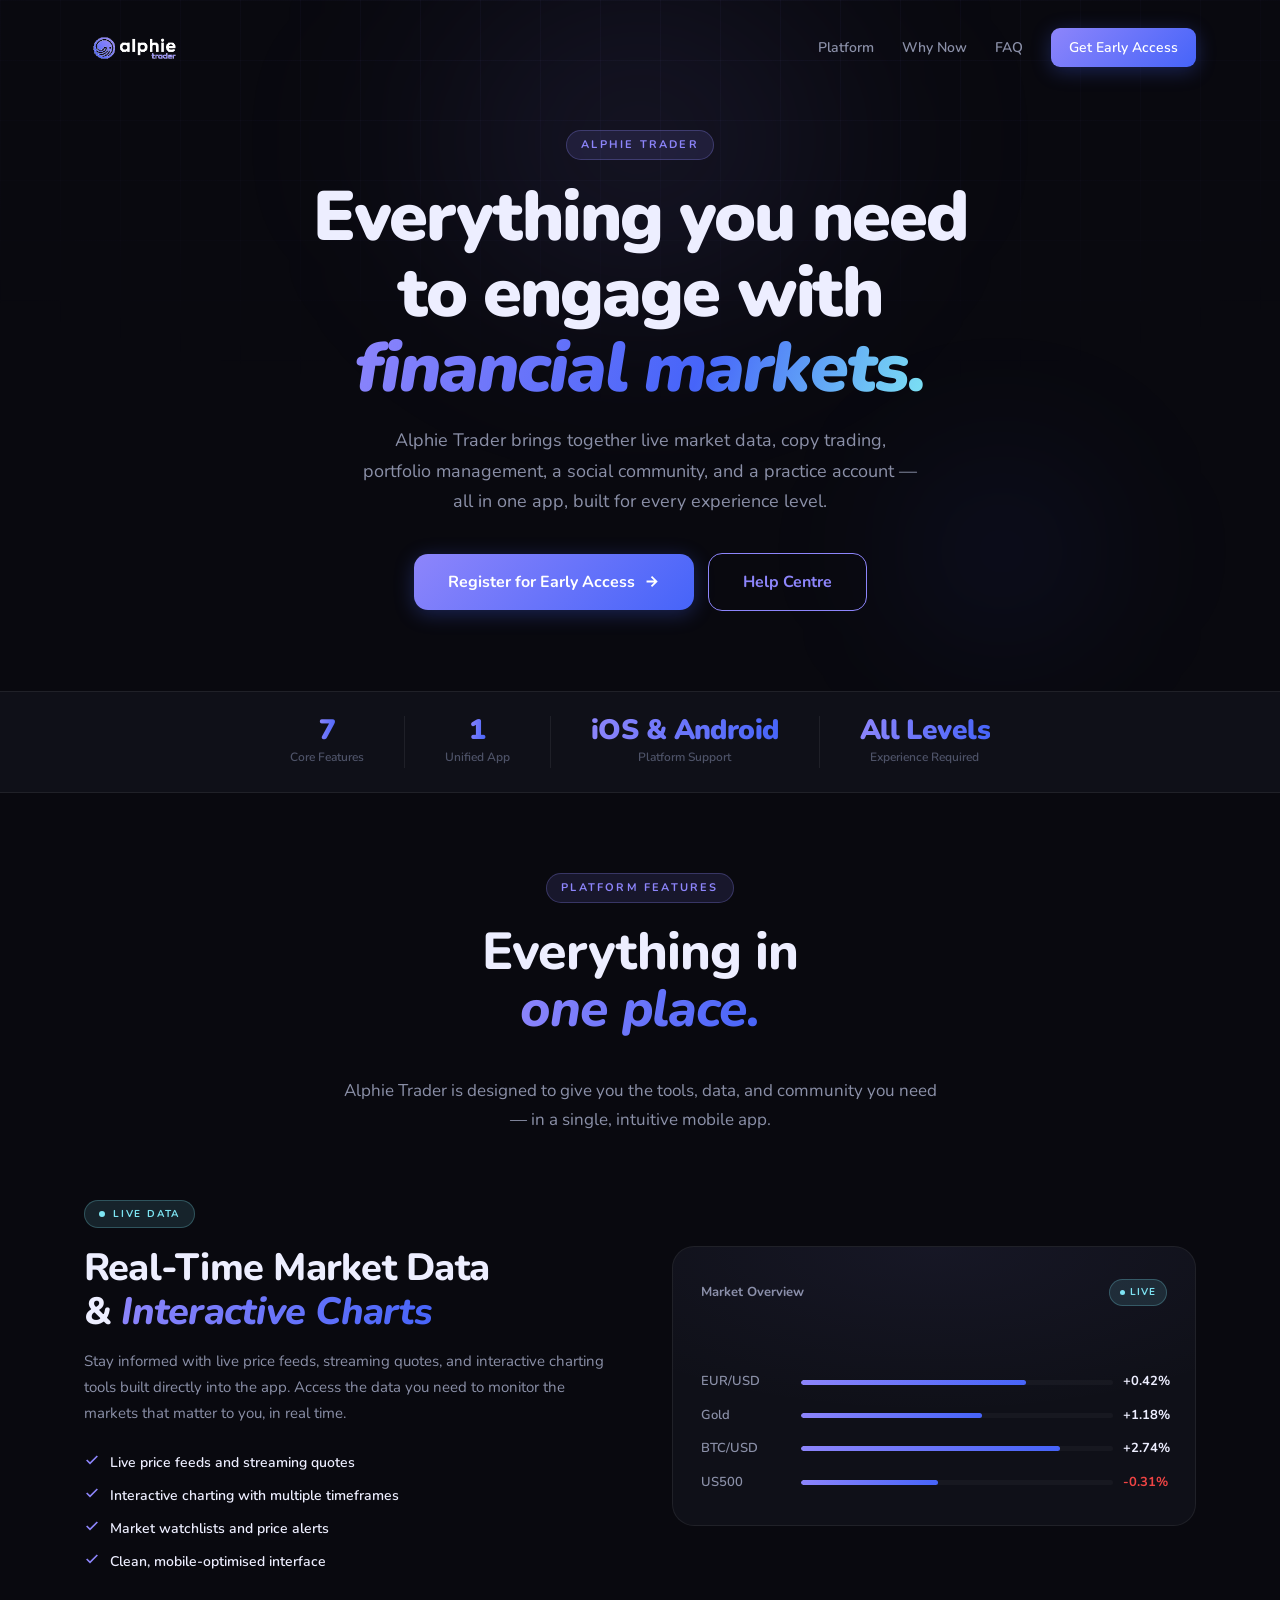
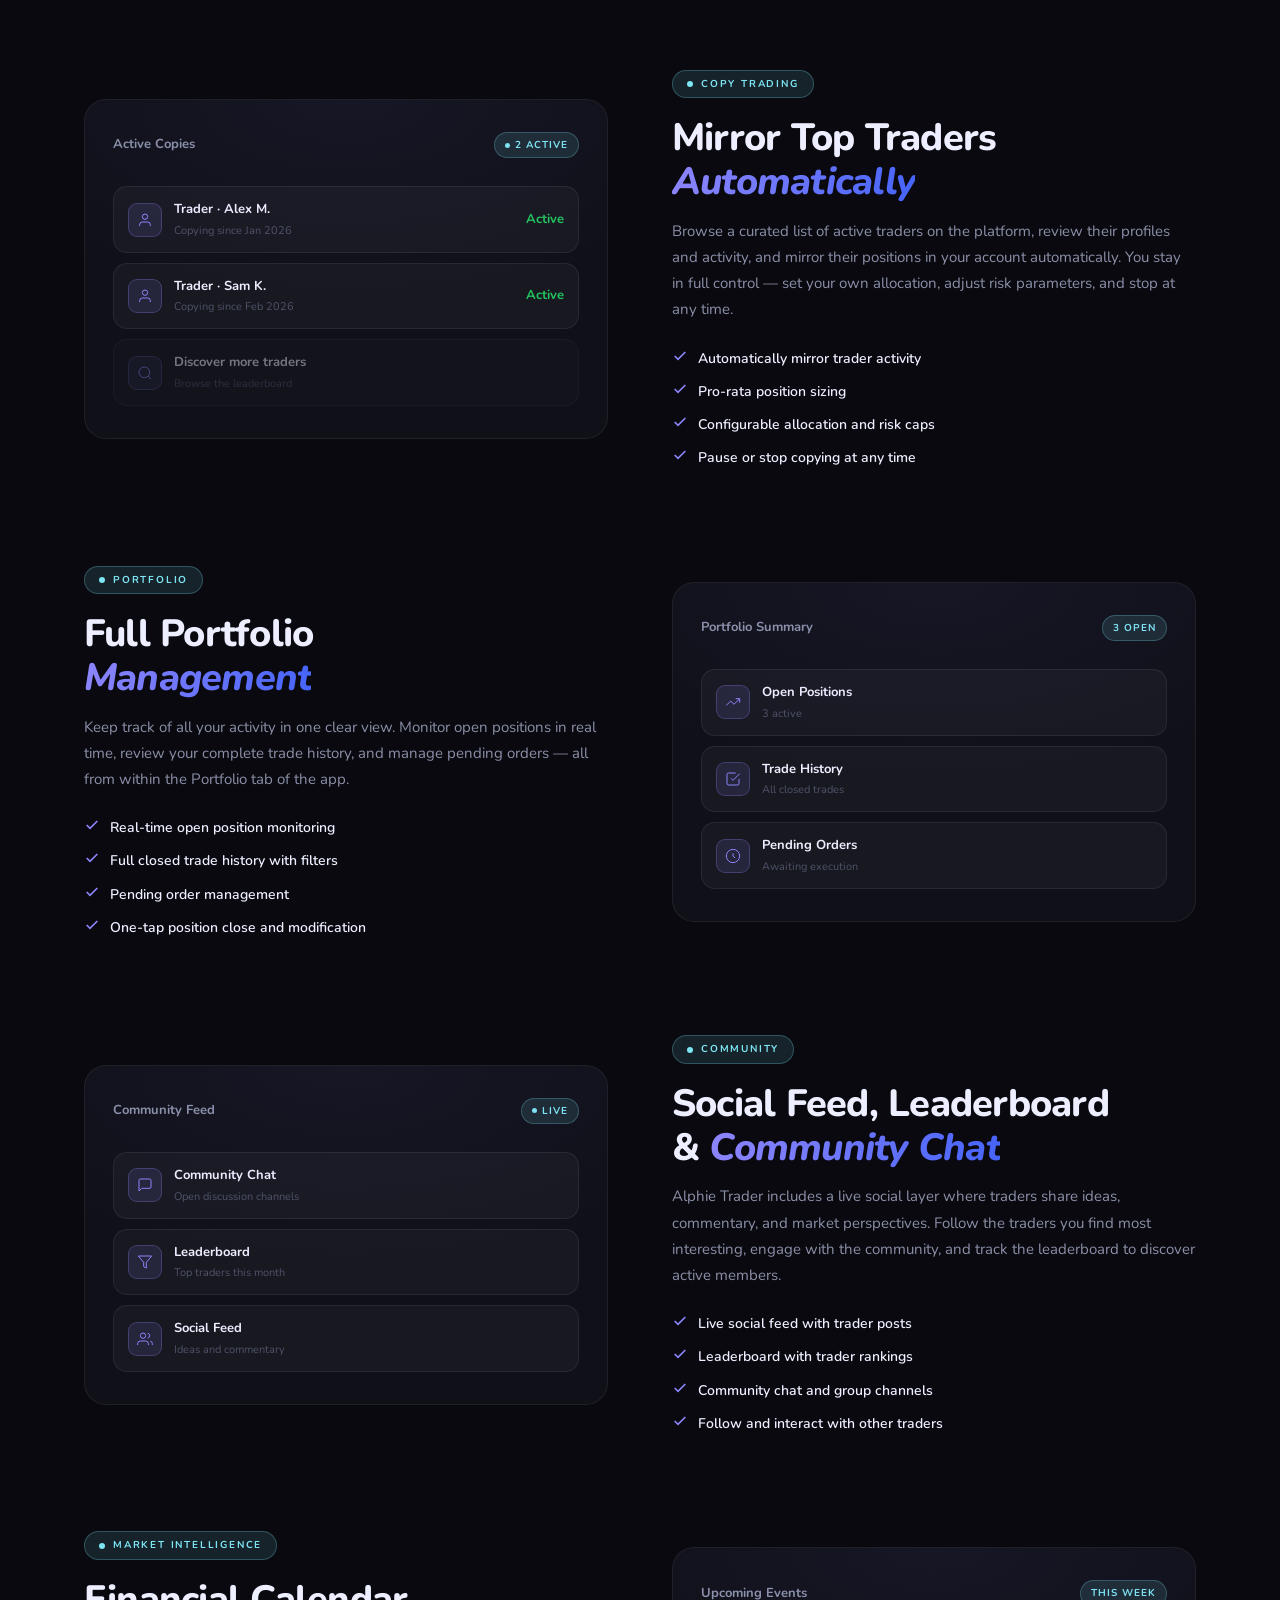
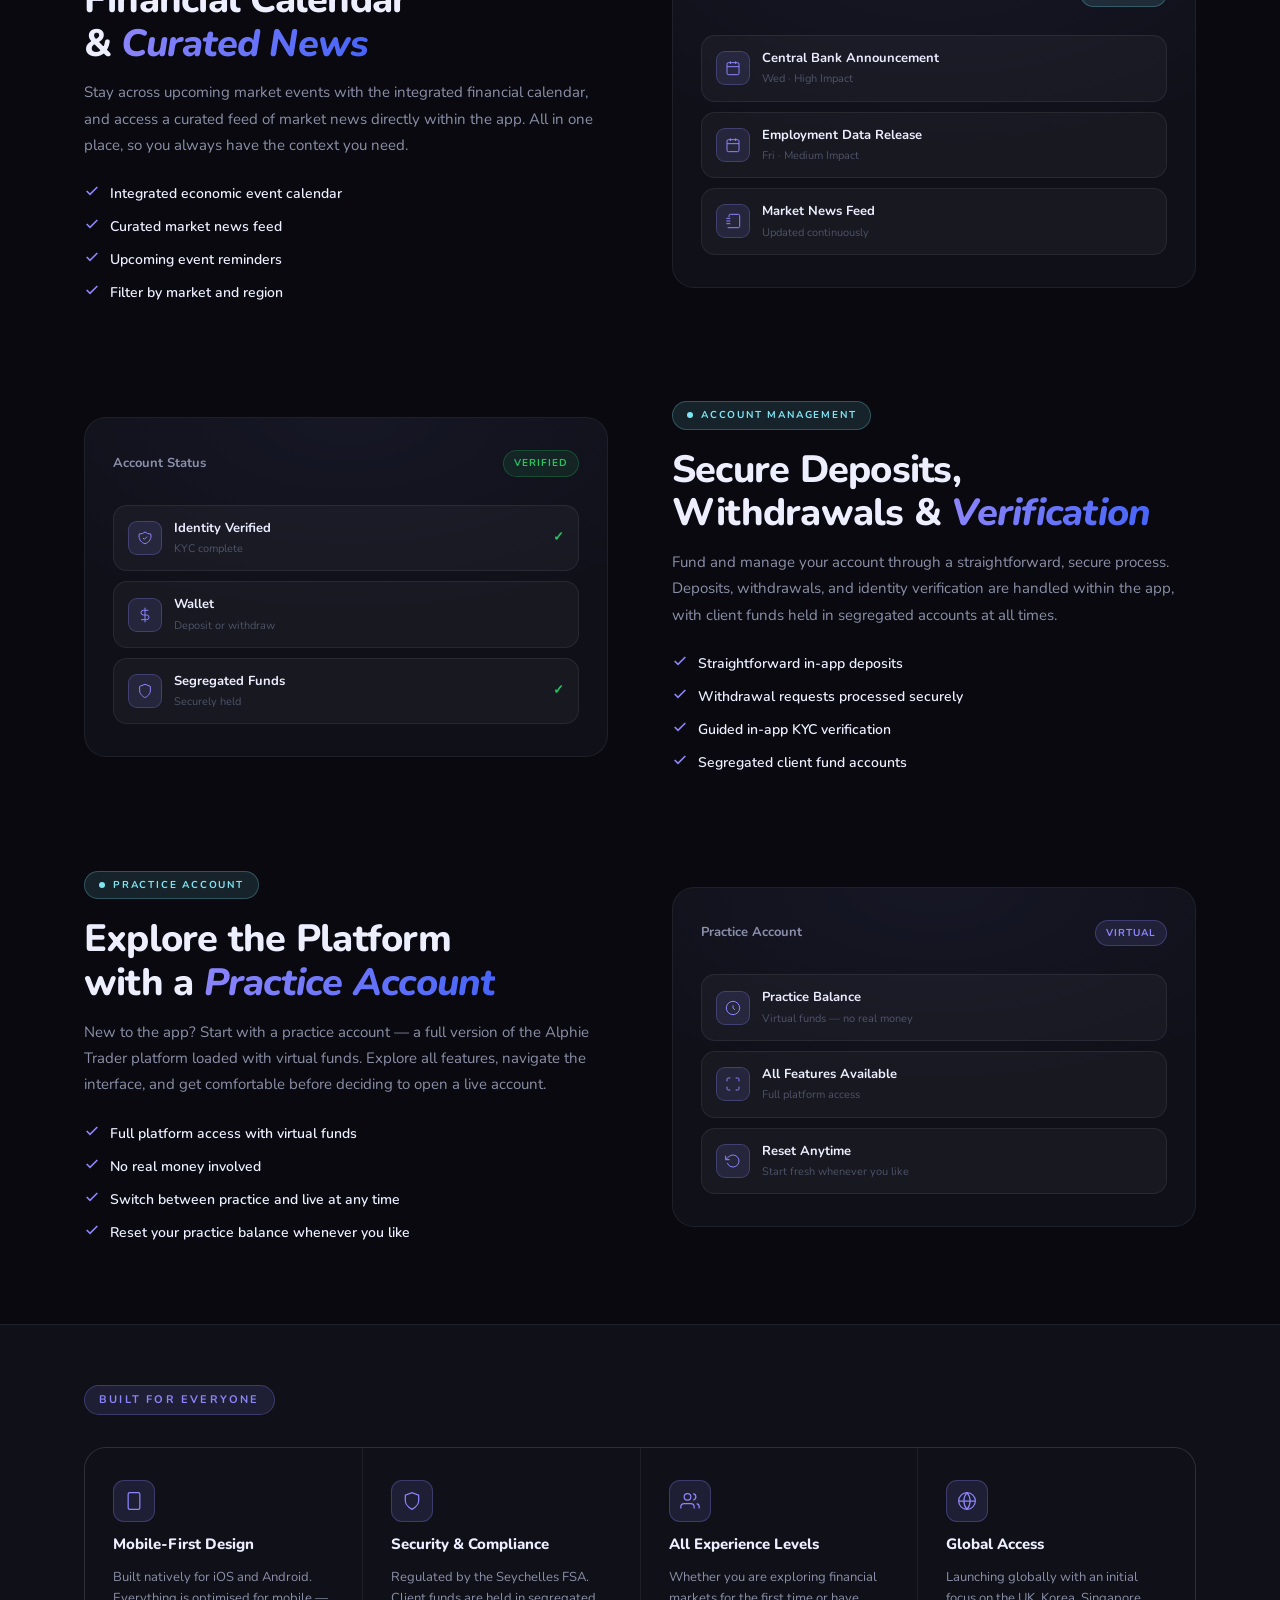
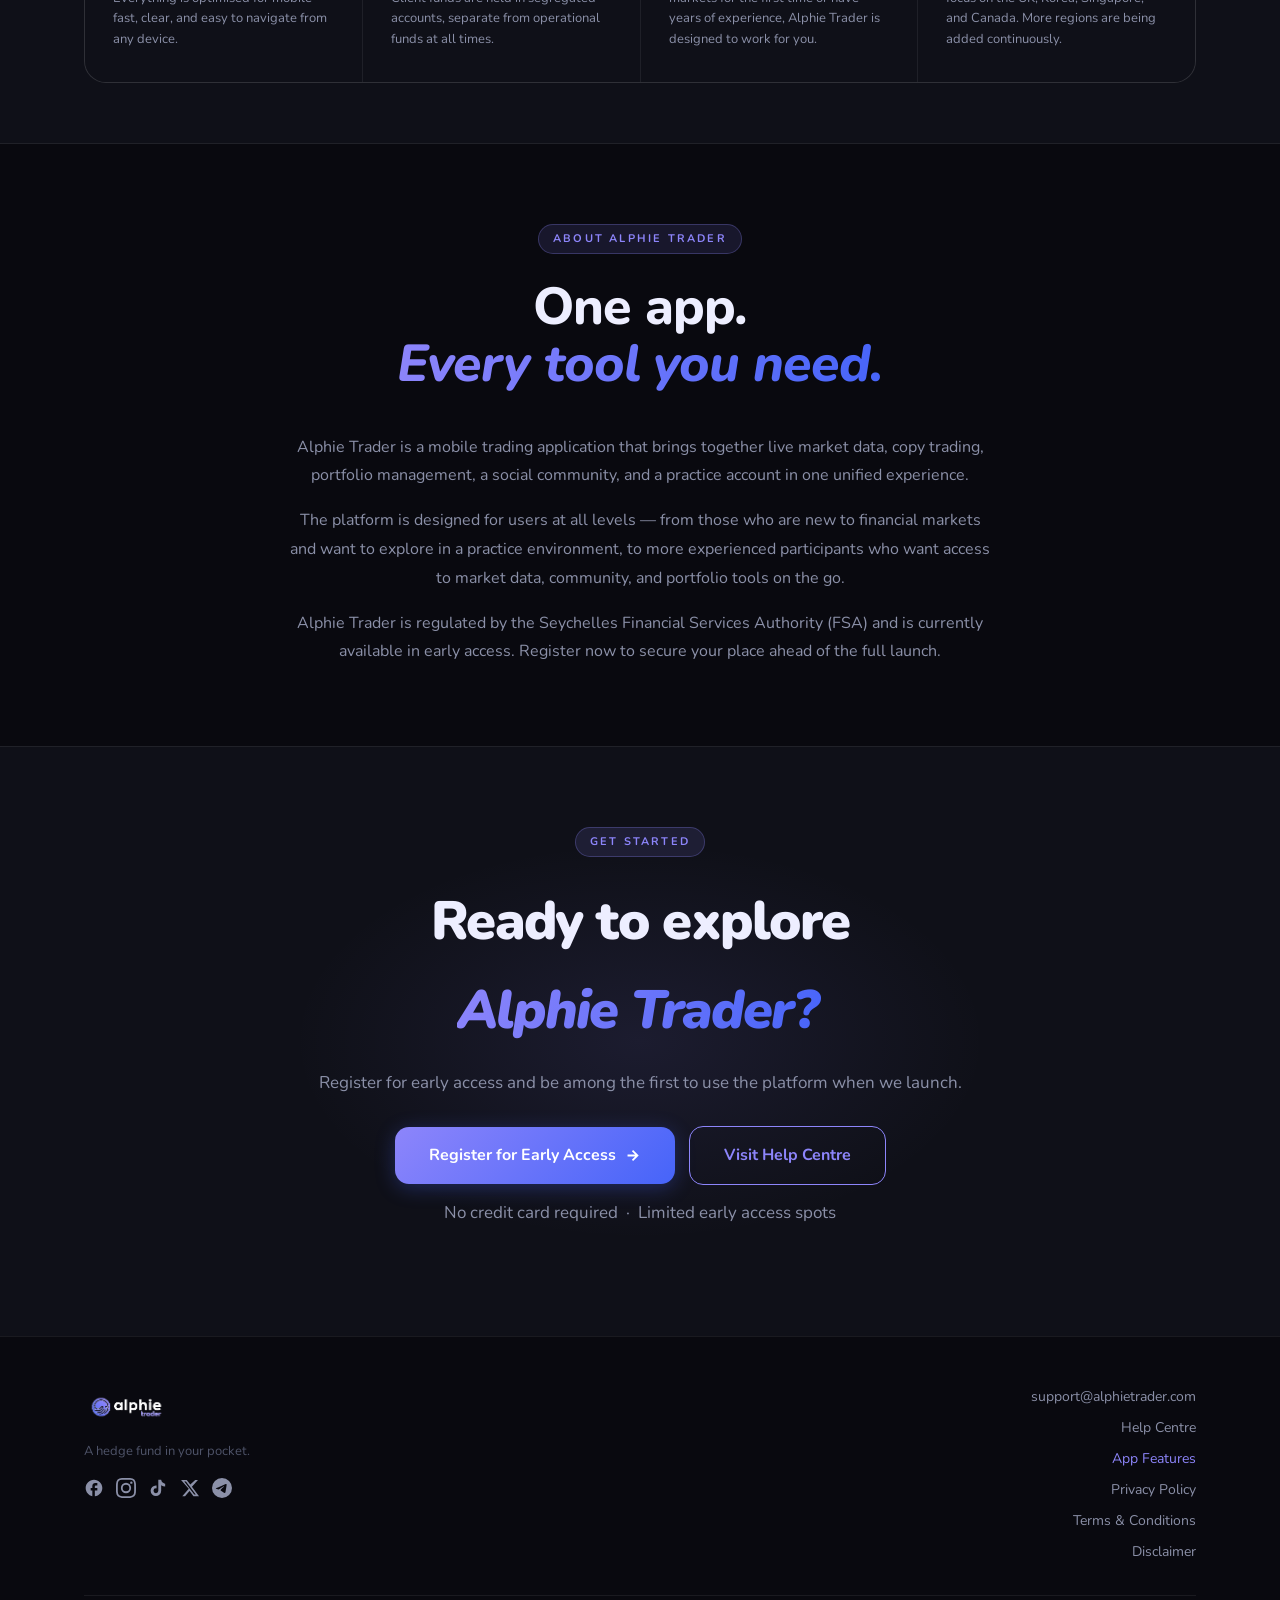
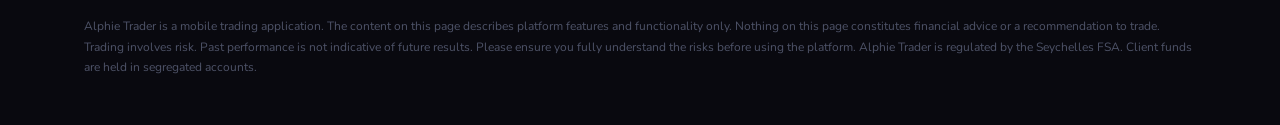
==== commit b67c903a: "Fix gradient text clipping and heading balance - Add padding-right: 0.12em to gradient italic em ele" ====
--- a/marketing.html
+++ b/marketing.html
@@ -321,6 +321,7 @@
       -webkit-background-clip: text;
       -webkit-text-fill-color: transparent;
       background-clip: text;
+      padding-right: 0.12em;
     }
     .mkt-cta p { font-size: 17px; color: var(--text-2); margin-bottom: 28px; line-height: 1.7; }
     .mkt-cta-actions {
@@ -786,7 +787,7 @@
       <div class="container">
         <div class="about-inner reveal">
           <div class="section-label" style="margin-bottom:24px">ABOUT ALPHIE TRADER</div>
-          <h2 class="section-h2">One app. <em>Every tool you need.</em></h2>
+          <h2 class="section-h2">One app.<br /><em>Every tool you need.</em></h2>
           <p>Alphie Trader is a mobile trading application that brings together live market data, copy trading, portfolio management, a social community, and a practice account in one unified experience.</p>
           <p>The platform is designed for users at all levels — from those who are new to financial markets and want to explore in a practice environment, to more experienced participants who want access to market data, community, and portfolio tools on the go.</p>
           <p>Alphie Trader is regulated by the Seychelles Financial Services Authority (FSA) and is currently available in early access. Register now to secure your place ahead of the full launch.</p>
